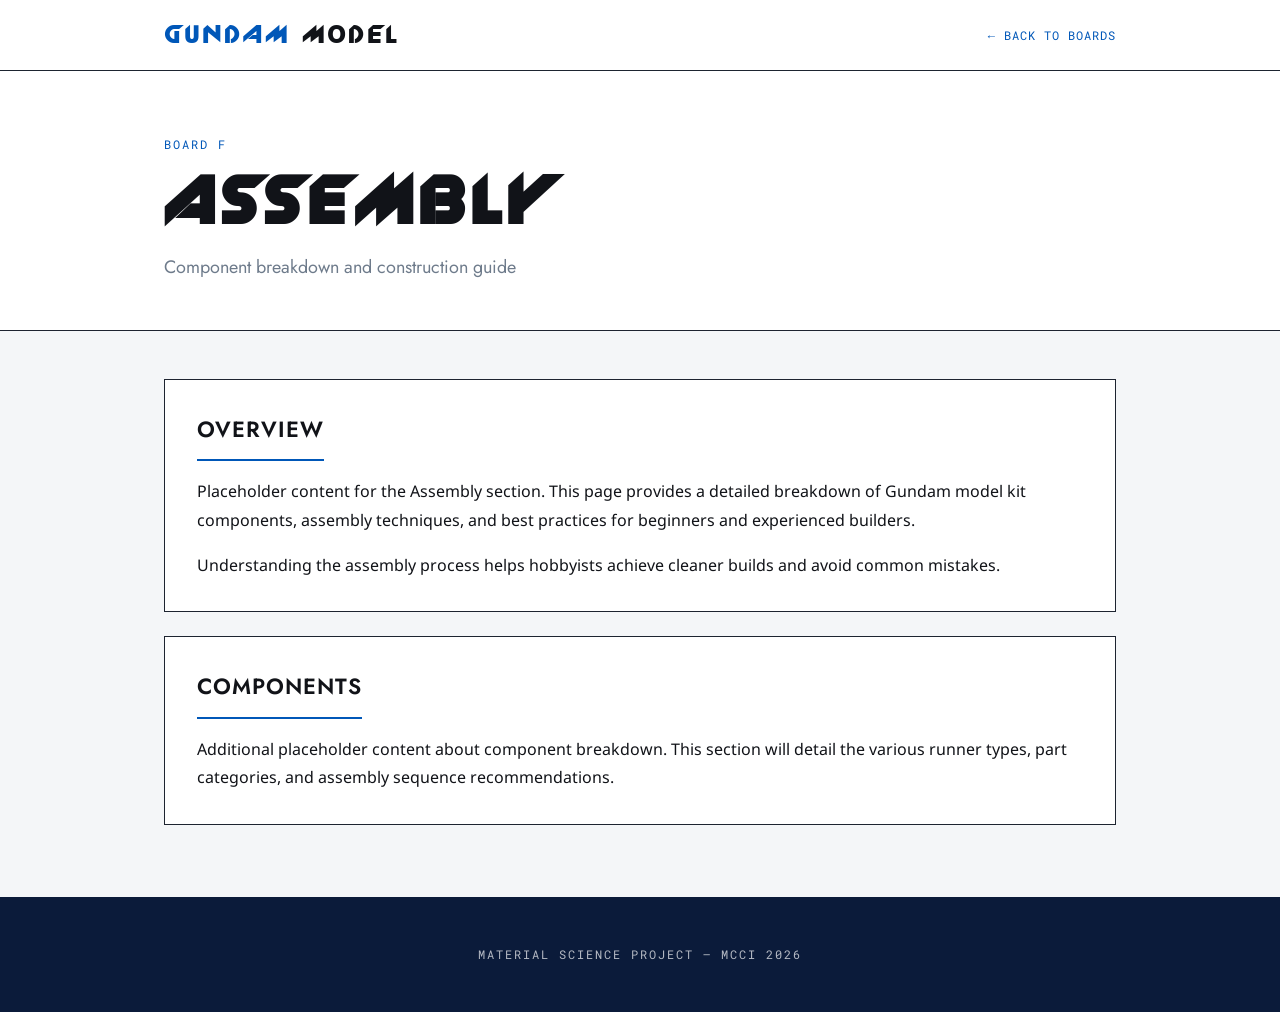
==== assembly.html @ a72a0587 "initial commit." ====
<!DOCTYPE html>
<html lang="en">
<head>
  <meta charset="UTF-8">
  <meta name="viewport" content="width=device-width, initial-scale=1.0">
  <title>Assembly — GunPla</title>
  <link rel="preconnect" href="https://fonts.googleapis.com">
  <link rel="preconnect" href="https://fonts.gstatic.com" crossorigin>
  <link href="https://fonts.googleapis.com/css2?family=Courier+Prime&family=Jost:ital,wght@0,100..900;1,100..900&family=Lacquer&family=Noto+Sans:ital,wght@0,100..900;1,100..900&family=Outfit:wght@100..900&family=Press+Start+2P&family=Roboto+Mono:wght@500&family=Ropa+Sans&display=swap" rel="stylesheet">
  <style>
    @font-face { font-family: "New Zelek"; src: url("/assets/New Zelek.ttf") format("truetype"); font-weight: normal; font-style: normal; font-display: swap; }
    :root { --color-bg: #F4F6F8; --color-surface: #FFFFFF; --color-panel: #E9EEF3; --color-ink: #111318; --color-outline: #1D2430; --color-gundam-blue: #0057B8; --color-gundam-red: #E10613; --color-gundam-yellow: #F7B500; --color-gundam-white: #FCFCFD; --color-steel: #6E7B8B; --color-signal-green: #3DDC84; --color-thruster-orange: #FF7A00; --color-warning-amber: #FFC928; --color-dark-navy: #0B1B3A; --space-1: 4px; --space-2: 8px; --space-3: 12px; --space-4: 16px; --space-5: 24px; --space-6: 32px; --space-7: 48px; --space-8: 64px; --space-9: 96px; --radius-sm: 4px; --radius-md: 8px; --border-strong: 2px solid var(--color-outline); --border-default: 1px solid var(--color-outline); --shadow-panel: 0 8px 24px rgba(17, 19, 24, 0.08); --font-display: "New Zelek", "Jost", "Outfit", sans-serif; --font-heading: "Jost", "Outfit", "Noto Sans", sans-serif; --font-body: "Noto Sans", "Outfit", "Jost", sans-serif; --font-mono: "Roboto Mono", "Courier Prime", monospace; }
    *, *::before, *::after { box-sizing: border-box; margin: 0; padding: 0; } html { scroll-behavior: smooth; } body { font-family: var(--font-body); background-color: var(--color-bg); color: var(--color-ink); line-height: 1.6; min-height: 100vh; } a { text-decoration: none; color: inherit; } .container { max-width: 1000px; margin: 0 auto; padding: 0 var(--space-5); }
    .header { background: var(--color-surface); border-bottom: var(--border-default); padding: var(--space-4) 0; position: sticky; top: 0; z-index: 100; } .header-inner { display: flex; align-items: center; justify-content: space-between; } .logo { font-family: var(--font-display); font-size: 24px; letter-spacing: 2px; text-transform: uppercase; color: var(--color-ink); } .logo-accent { color: var(--color-gundam-blue); } .back-link { font-family: var(--font-mono); font-size: 12px; text-transform: uppercase; letter-spacing: 1px; color: var(--color-gundam-blue); display: flex; align-items: center; gap: var(--space-2); } .back-link:hover { color: var(--color-gundam-red); }
    .page-header { padding: var(--space-8) 0 var(--space-7); border-bottom: var(--border-default); background: var(--color-surface); } .page-badge { font-family: var(--font-mono); font-size: 12px; text-transform: uppercase; letter-spacing: 2px; color: var(--color-gundam-blue); margin-bottom: var(--space-3); } .page-title { font-family: var(--font-display); font-size: clamp(36px, 8vw, 64px); text-transform: uppercase; letter-spacing: 3px; line-height: 1.1; } .page-subtitle { font-family: var(--font-heading); font-size: 18px; color: var(--color-steel); margin-top: var(--space-4); }
    .content { padding: var(--space-7) 0; } .section { background: var(--color-surface); border: var(--border-default); padding: var(--space-6); margin-bottom: var(--space-5); } .section-title { font-family: var(--font-heading); font-size: 22px; font-weight: 600; text-transform: uppercase; letter-spacing: 1px; margin-bottom: var(--space-4); padding-bottom: var(--space-3); border-bottom: 2px solid var(--color-gundam-blue); display: inline-block; } .section-text { font-family: var(--font-body); font-size: 16px; line-height: 1.8; color: var(--color-ink); } .section-text p { margin-bottom: var(--space-4); } .section-text p:last-child { margin-bottom: 0; }
    .footer { background: var(--color-dark-navy); color: var(--color-gundam-white); padding: var(--space-7) 0; text-align: center; } .footer-text { font-family: var(--font-mono); font-size: 12px; text-transform: uppercase; letter-spacing: 2px; opacity: 0.7; }
    @keyframes fadeSlideUp { from { opacity: 0; transform: translateY(20px); } to { opacity: 1; transform: translateY(0); } } .animate-in { animation: fadeSlideUp 0.5s ease-out forwards; opacity: 0; }
  </style>
</head>
<body>
  <header class="header"><div class="container header-inner"><a href="index.html" class="logo"><span class="logo-accent">Gundam</span> Model</a><a href="index.html" class="back-link">← Back to Boards</a></div></header>
  <main>
    <div class="page-header"><div class="container"><div class="page-badge">Board F</div><h1 class="page-title">Assembly</h1><p class="page-subtitle">Component breakdown and construction guide</p></div></div>
    <div class="content"><div class="container"><div class="section animate-in"><h2 class="section-title">Overview</h2><div class="section-text"><p>Placeholder content for the Assembly section. This page provides a detailed breakdown of Gundam model kit components, assembly techniques, and best practices for beginners and experienced builders.</p><p>Understanding the assembly process helps hobbyists achieve cleaner builds and avoid common mistakes.</p></div></div><div class="section animate-in" style="animation-delay: 0.1s;"><h2 class="section-title">Components</h2><div class="section-text"><p>Additional placeholder content about component breakdown. This section will detail the various runner types, part categories, and assembly sequence recommendations.</p></div></div></div></div>
  </main>
  <footer class="footer"><div class="container"><p class="footer-text">Material Science Project — MCCI 2026</p></div></footer>
</body>
</html>
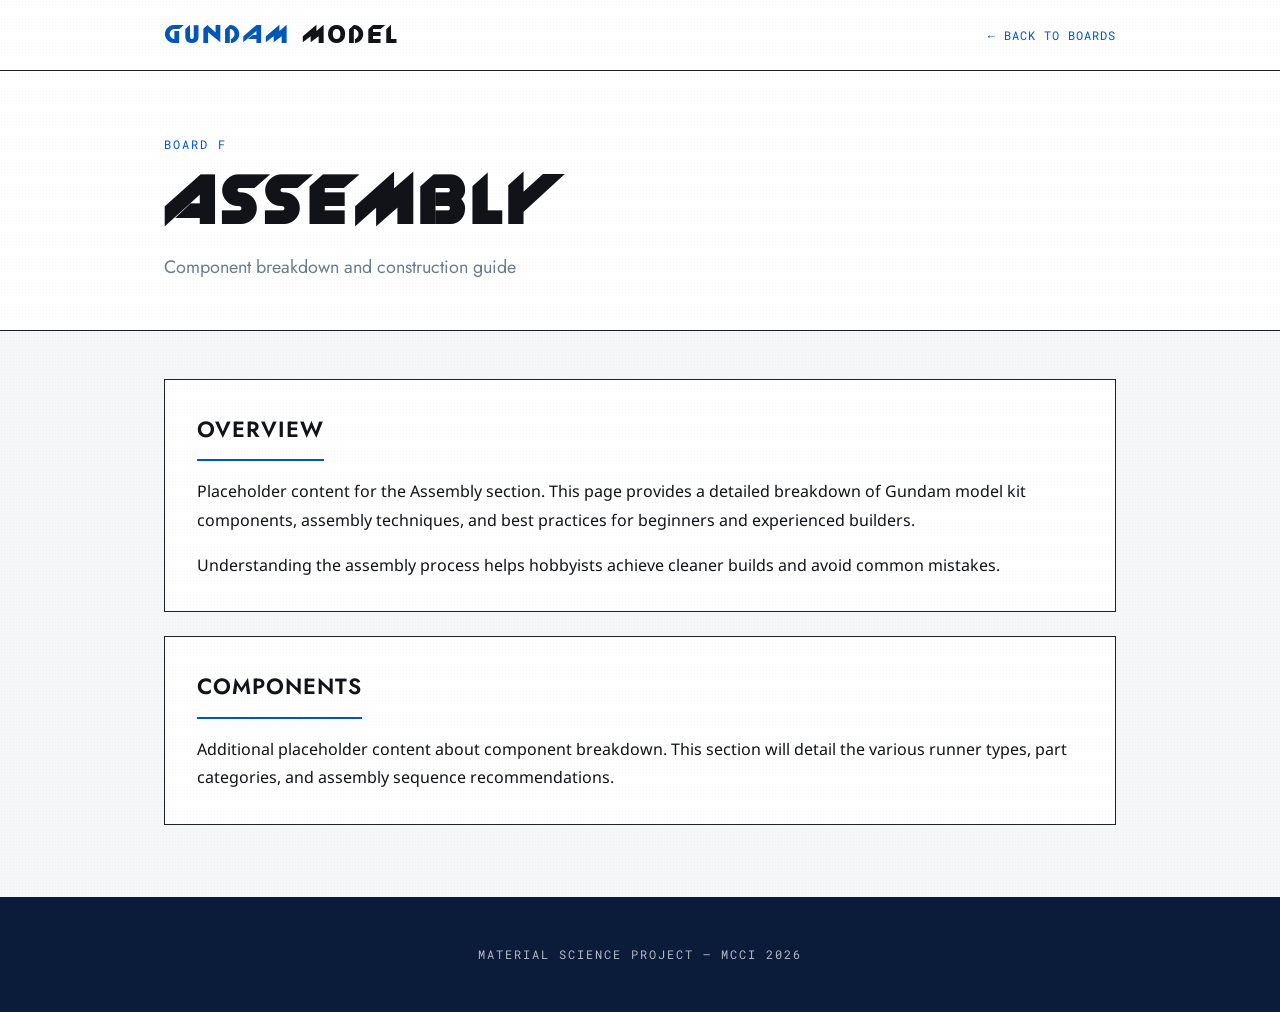
==== commit ae981a38: "actual animations." ====
--- a/assembly.html
+++ b/assembly.html
@@ -7,23 +7,18 @@
   <link rel="preconnect" href="https://fonts.googleapis.com">
   <link rel="preconnect" href="https://fonts.gstatic.com" crossorigin>
   <link href="https://fonts.googleapis.com/css2?family=Courier+Prime&family=Jost:ital,wght@0,100..900;1,100..900&family=Lacquer&family=Noto+Sans:ital,wght@0,100..900;1,100..900&family=Outfit:wght@100..900&family=Press+Start+2P&family=Roboto+Mono:wght@500&family=Ropa+Sans&display=swap" rel="stylesheet">
-  <style>
-    @font-face { font-family: "New Zelek"; src: url("/assets/New Zelek.ttf") format("truetype"); font-weight: normal; font-style: normal; font-display: swap; }
-    :root { --color-bg: #F4F6F8; --color-surface: #FFFFFF; --color-panel: #E9EEF3; --color-ink: #111318; --color-outline: #1D2430; --color-gundam-blue: #0057B8; --color-gundam-red: #E10613; --color-gundam-yellow: #F7B500; --color-gundam-white: #FCFCFD; --color-steel: #6E7B8B; --color-signal-green: #3DDC84; --color-thruster-orange: #FF7A00; --color-warning-amber: #FFC928; --color-dark-navy: #0B1B3A; --space-1: 4px; --space-2: 8px; --space-3: 12px; --space-4: 16px; --space-5: 24px; --space-6: 32px; --space-7: 48px; --space-8: 64px; --space-9: 96px; --radius-sm: 4px; --radius-md: 8px; --border-strong: 2px solid var(--color-outline); --border-default: 1px solid var(--color-outline); --shadow-panel: 0 8px 24px rgba(17, 19, 24, 0.08); --font-display: "New Zelek", "Jost", "Outfit", sans-serif; --font-heading: "Jost", "Outfit", "Noto Sans", sans-serif; --font-body: "Noto Sans", "Outfit", "Jost", sans-serif; --font-mono: "Roboto Mono", "Courier Prime", monospace; }
-    *, *::before, *::after { box-sizing: border-box; margin: 0; padding: 0; } html { scroll-behavior: smooth; } body { font-family: var(--font-body); background-color: var(--color-bg); color: var(--color-ink); line-height: 1.6; min-height: 100vh; } a { text-decoration: none; color: inherit; } .container { max-width: 1000px; margin: 0 auto; padding: 0 var(--space-5); }
-    .header { background: var(--color-surface); border-bottom: var(--border-default); padding: var(--space-4) 0; position: sticky; top: 0; z-index: 100; } .header-inner { display: flex; align-items: center; justify-content: space-between; } .logo { font-family: var(--font-display); font-size: 24px; letter-spacing: 2px; text-transform: uppercase; color: var(--color-ink); } .logo-accent { color: var(--color-gundam-blue); } .back-link { font-family: var(--font-mono); font-size: 12px; text-transform: uppercase; letter-spacing: 1px; color: var(--color-gundam-blue); display: flex; align-items: center; gap: var(--space-2); } .back-link:hover { color: var(--color-gundam-red); }
-    .page-header { padding: var(--space-8) 0 var(--space-7); border-bottom: var(--border-default); background: var(--color-surface); } .page-badge { font-family: var(--font-mono); font-size: 12px; text-transform: uppercase; letter-spacing: 2px; color: var(--color-gundam-blue); margin-bottom: var(--space-3); } .page-title { font-family: var(--font-display); font-size: clamp(36px, 8vw, 64px); text-transform: uppercase; letter-spacing: 3px; line-height: 1.1; } .page-subtitle { font-family: var(--font-heading); font-size: 18px; color: var(--color-steel); margin-top: var(--space-4); }
-    .content { padding: var(--space-7) 0; } .section { background: var(--color-surface); border: var(--border-default); padding: var(--space-6); margin-bottom: var(--space-5); } .section-title { font-family: var(--font-heading); font-size: 22px; font-weight: 600; text-transform: uppercase; letter-spacing: 1px; margin-bottom: var(--space-4); padding-bottom: var(--space-3); border-bottom: 2px solid var(--color-gundam-blue); display: inline-block; } .section-text { font-family: var(--font-body); font-size: 16px; line-height: 1.8; color: var(--color-ink); } .section-text p { margin-bottom: var(--space-4); } .section-text p:last-child { margin-bottom: 0; }
-    .footer { background: var(--color-dark-navy); color: var(--color-gundam-white); padding: var(--space-7) 0; text-align: center; } .footer-text { font-family: var(--font-mono); font-size: 12px; text-transform: uppercase; letter-spacing: 2px; opacity: 0.7; }
-    @keyframes fadeSlideUp { from { opacity: 0; transform: translateY(20px); } to { opacity: 1; transform: translateY(0); } } .animate-in { animation: fadeSlideUp 0.5s ease-out forwards; opacity: 0; }
-  </style>
+  <link rel="stylesheet" href="./styles.css">
 </head>
-<body>
+<body class="content-page">
+  <div class="particle-background" aria-hidden="true"></div>
+  <canvas class="ghost-canvas" aria-hidden="true"></canvas>
+  <div class="grain-overlay" aria-hidden="true"></div>
   <header class="header"><div class="container header-inner"><a href="index.html" class="logo"><span class="logo-accent">Gundam</span> Model</a><a href="index.html" class="back-link">← Back to Boards</a></div></header>
   <main>
     <div class="page-header"><div class="container"><div class="page-badge">Board F</div><h1 class="page-title">Assembly</h1><p class="page-subtitle">Component breakdown and construction guide</p></div></div>
     <div class="content"><div class="container"><div class="section animate-in"><h2 class="section-title">Overview</h2><div class="section-text"><p>Placeholder content for the Assembly section. This page provides a detailed breakdown of Gundam model kit components, assembly techniques, and best practices for beginners and experienced builders.</p><p>Understanding the assembly process helps hobbyists achieve cleaner builds and avoid common mistakes.</p></div></div><div class="section animate-in" style="animation-delay: 0.1s;"><h2 class="section-title">Components</h2><div class="section-text"><p>Additional placeholder content about component breakdown. This section will detail the various runner types, part categories, and assembly sequence recommendations.</p></div></div></div></div>
   </main>
   <footer class="footer"><div class="container"><p class="footer-text">Material Science Project — MCCI 2026</p></div></footer>
+  <script src="./script.js" defer></script>
 </body>
 </html>
--- a/styles.css
+++ b/styles.css
@@ -0,0 +1,352 @@
+@font-face {
+  font-family: "New Zelek";
+  src: url("./assets/New Zelek.ttf") format("truetype");
+  font-weight: normal;
+  font-style: normal;
+  font-display: swap;
+}
+
+:root {
+  --color-bg: #F4F6F8;
+  --color-surface: #FFFFFF;
+  --color-panel: #E9EEF3;
+  --color-ink: #111318;
+  --color-outline: #1D2430;
+  --color-gundam-blue: #0057B8;
+  --color-gundam-red: #E10613;
+  --color-gundam-yellow: #F7B500;
+  --color-gundam-white: #FCFCFD;
+  --color-steel: #6E7B8B;
+  --color-signal-green: #3DDC84;
+  --color-thruster-orange: #FF7A00;
+  --color-warning-amber: #FFC928;
+  --color-dark-navy: #0B1B3A;
+  --space-1: 4px;
+  --space-2: 8px;
+  --space-3: 12px;
+  --space-4: 16px;
+  --space-5: 24px;
+  --space-6: 32px;
+  --space-7: 48px;
+  --space-8: 64px;
+  --space-9: 96px;
+  --radius-sm: 4px;
+  --radius-md: 8px;
+  --border-strong: 2px solid var(--color-outline);
+  --border-default: 1px solid var(--color-outline);
+  --shadow-panel: 0 8px 24px rgba(17, 19, 24, 0.08);
+  --font-display: "New Zelek", "Jost", "Outfit", sans-serif;
+  --font-heading: "Jost", "Outfit", "Noto Sans", sans-serif;
+  --font-body: "Noto Sans", "Outfit", "Jost", sans-serif;
+  --font-mono: "Roboto Mono", "Courier Prime", monospace;
+}
+
+*, *::before, *::after { box-sizing: border-box; margin: 0; padding: 0; }
+html { scroll-behavior: smooth; }
+body {
+  font-family: var(--font-body);
+  background-color: var(--color-bg);
+  color: var(--color-ink);
+  line-height: 1.6;
+  min-height: 100vh;
+  position: relative;
+  overflow-x: hidden;
+}
+a { text-decoration: none; color: inherit; }
+
+.container {
+  max-width: 1200px;
+  margin: 0 auto;
+  padding: 0 var(--space-5);
+}
+
+.particle-background,
+.ghost-canvas,
+.grain-overlay {
+  position: fixed;
+  inset: 0;
+  pointer-events: none;
+}
+
+.particle-background { overflow: hidden; z-index: 0; }
+.ghost-canvas { width: 100%; height: 100%; z-index: 0; }
+.grain-overlay {
+  z-index: 200;
+  opacity: 0.16;
+  mix-blend-mode: multiply;
+  background-image:
+    radial-gradient(rgba(0, 0, 0, 0.16) 0.7px, transparent 0.7px),
+    radial-gradient(rgba(255, 255, 255, 0.16) 0.7px, transparent 0.7px);
+  background-size: 3px 3px, 4px 4px;
+  background-position: 0 0, 1px 1px;
+  animation: grainShift 0.32s steps(2) infinite;
+}
+
+.particle {
+  position: absolute;
+  border-radius: 999px;
+  opacity: 0.9;
+  will-change: transform, opacity;
+  animation-name: particleDrift;
+  animation-timing-function: linear;
+  animation-iteration-count: infinite;
+  box-shadow: 0 0 10px currentColor;
+}
+.particle-cyan { background: #59f8e8; color: #59f8e8; }
+.particle-blue { background: #4a78ff; color: #4a78ff; }
+.particle-pink { background: #ff4fa8; color: #ff4fa8; }
+
+main, .header, .footer { position: relative; z-index: 1; }
+
+.header {
+  background: var(--color-surface);
+  border-bottom: var(--border-default);
+  padding: var(--space-4) 0;
+  position: sticky;
+  top: 0;
+  z-index: 100;
+}
+.header-inner { display: flex; align-items: center; justify-content: space-between; }
+.logo {
+  font-family: var(--font-display);
+  font-size: 24px;
+  letter-spacing: 2px;
+  text-transform: uppercase;
+  color: var(--color-ink);
+}
+.logo-accent { color: var(--color-gundam-blue); }
+
+.back-link,
+.nav-label {
+  font-family: var(--font-mono);
+  font-size: 12px;
+  text-transform: uppercase;
+  letter-spacing: 1px;
+  color: var(--color-gundam-blue);
+}
+.back-link:hover { color: var(--color-gundam-red); }
+
+.hero { padding: var(--space-9) 0 var(--space-4); text-align: center; }
+.hero-title {
+  font-family: var(--font-display);
+  font-size: clamp(48px, 10vw, 88px);
+  text-transform: uppercase;
+  letter-spacing: 4px;
+  line-height: 1.1;
+  margin-bottom: var(--space-4);
+  animation: fadeSlideUp 0.6s ease-out forwards;
+  opacity: 0;
+}
+.hero-subtitle {
+  font-family: var(--font-heading);
+  font-size: 18px;
+  font-weight: 500;
+  text-transform: uppercase;
+  letter-spacing: 3px;
+  color: var(--color-steel);
+  animation: fadeSlideUp 0.6s ease-out 0.15s forwards;
+  opacity: 0;
+}
+.hero-accent { color: var(--color-gundam-blue); }
+
+.board-section { padding: var(--space-7) 0 var(--space-9); overflow-x: hidden; }
+.board-grid {
+  display: flex;
+  flex-wrap: wrap;
+  justify-content: center;
+  align-items: center;
+  gap: var(--space-4);
+  padding: var(--space-4);
+  max-width: 1400px;
+  margin: 0 auto;
+}
+.board-card {
+  position: relative;
+  background: transparent;
+  border: none;
+  padding: var(--space-2);
+  cursor: pointer;
+  animation: floatIn 0.8s cubic-bezier(0.16, 1, 0.3, 1) forwards, float 6s ease-in-out infinite;
+  opacity: 0;
+  transition: transform 0.4s cubic-bezier(0.16, 1, 0.3, 1);
+}
+.board-card.large { width: 400px; height: 350px; }
+.board-card.medium { width: 280px; height: 245px; }
+.board-card.small { width: 220px; height: 193px; }
+.board-card:nth-child(1) { animation-delay: 0.2s, 0s; animation-duration: 0.8s, 6s; }
+.board-card:nth-child(2) { animation-delay: 0.3s, 0.5s; animation-duration: 0.8s, 7s; }
+.board-card:nth-child(3) { animation-delay: 0.4s, 1s; animation-duration: 0.8s, 5.5s; }
+.board-card:nth-child(4) { animation-delay: 0.5s, 0.3s; animation-duration: 0.8s, 6.5s; }
+.board-card:nth-child(5) { animation-delay: 0.6s, 0.8s; animation-duration: 0.8s, 5s; }
+.board-card:nth-child(6) { animation-delay: 0.7s, 1.2s; animation-duration: 0.8s, 7.5s; }
+.board-card:nth-child(7) { animation-delay: 0.8s, 0.2s; animation-duration: 0.8s, 6s; }
+.board-card:nth-child(8) { animation-delay: 0.9s, 0.6s; animation-duration: 0.8s, 5.5s; }
+.board-card:nth-child(9) { animation-delay: 1s, 0.9s; animation-duration: 0.8s, 6.5s; }
+.board-card:hover { transform: scale(1.15); z-index: 10; animation-play-state: paused; }
+.board-image {
+  width: 100%;
+  height: 100%;
+  object-fit: contain;
+  display: block;
+  transition: filter 0.3s ease-out;
+  filter: brightness(0.97);
+}
+.board-card:hover .board-image { filter: brightness(1) drop-shadow(0 8px 24px rgba(0, 91, 184, 0.3)); }
+.board-label,
+.board-tag {
+  position: absolute;
+  font-family: var(--font-heading);
+  text-transform: uppercase;
+  letter-spacing: 1px;
+  background: rgba(252, 252, 253, 0.85);
+  opacity: 0;
+  transition: opacity 0.3s ease-out, transform 0.3s ease-out;
+}
+.board-label {
+  bottom: var(--space-2);
+  left: var(--space-3);
+  font-size: 14px;
+  font-weight: 600;
+  color: var(--color-ink);
+  padding: var(--space-1) var(--space-2);
+  transform: translateY(8px);
+}
+.board-tag {
+  top: var(--space-2);
+  right: var(--space-3);
+  font-family: var(--font-mono);
+  font-size: 10px;
+  color: var(--color-steel);
+  padding: var(--space-1) var(--space-2);
+  transform: translateY(-8px);
+}
+.board-card:hover .board-label,
+.board-card:hover .board-tag { opacity: 1; transform: translateY(0); }
+
+.content-page .container { max-width: 1000px; }
+.page-header {
+  padding: var(--space-8) 0 var(--space-7);
+  border-bottom: var(--border-default);
+  background: var(--color-surface);
+}
+.page-badge {
+  font-family: var(--font-mono);
+  font-size: 12px;
+  text-transform: uppercase;
+  letter-spacing: 2px;
+  color: var(--color-gundam-blue);
+  margin-bottom: var(--space-3);
+}
+.page-title {
+  font-family: var(--font-display);
+  font-size: clamp(36px, 8vw, 64px);
+  text-transform: uppercase;
+  letter-spacing: 3px;
+  line-height: 1.1;
+}
+.page-subtitle {
+  font-family: var(--font-heading);
+  font-size: 18px;
+  color: var(--color-steel);
+  margin-top: var(--space-4);
+}
+.content { padding: var(--space-7) 0; }
+.section {
+  background: var(--color-surface);
+  border: var(--border-default);
+  padding: var(--space-6);
+  margin-bottom: var(--space-5);
+}
+.section-title {
+  font-family: var(--font-heading);
+  font-size: 22px;
+  font-weight: 600;
+  text-transform: uppercase;
+  letter-spacing: 1px;
+  margin-bottom: var(--space-4);
+  padding-bottom: var(--space-3);
+  border-bottom: 2px solid var(--color-gundam-blue);
+  display: inline-block;
+}
+.section-text { font-size: 16px; line-height: 1.8; color: var(--color-ink); }
+.section-text p { margin-bottom: var(--space-4); }
+.section-text p:last-child { margin-bottom: 0; }
+.stats-grid {
+  display: grid;
+  grid-template-columns: repeat(3, 1fr);
+  gap: var(--space-4);
+  margin-top: var(--space-5);
+}
+.stat-card { background: var(--color-panel); padding: var(--space-4); text-align: center; }
+.stat-value { font-family: var(--font-display); font-size: 32px; color: var(--color-gundam-blue); }
+.stat-label {
+  font-family: var(--font-mono);
+  font-size: 11px;
+  text-transform: uppercase;
+  letter-spacing: 1px;
+  color: var(--color-steel);
+  margin-top: var(--space-2);
+}
+
+.footer {
+  background: var(--color-dark-navy);
+  color: var(--color-gundam-white);
+  padding: var(--space-7) 0;
+  text-align: center;
+}
+.footer-text {
+  font-family: var(--font-mono);
+  font-size: 12px;
+  text-transform: uppercase;
+  letter-spacing: 2px;
+  opacity: 0.7;
+}
+
+.animate-in { animation: fadeSlideUp 0.5s ease-out forwards; opacity: 0; }
+.visually-hidden {
+  position: absolute;
+  width: 1px;
+  height: 1px;
+  padding: 0;
+  margin: -1px;
+  overflow: hidden;
+  clip: rect(0, 0, 0, 0);
+  white-space: nowrap;
+  border: 0;
+}
+
+@keyframes fadeSlideUp {
+  from { opacity: 0; transform: translateY(20px); }
+  to { opacity: 1; transform: translateY(0); }
+}
+@keyframes floatIn {
+  0% { opacity: 0; transform: translateY(40px) scale(0.95); }
+  100% { opacity: 1; transform: translateY(0) scale(1); }
+}
+@keyframes float {
+  0%, 100% { transform: translateY(0); }
+  50% { transform: translateY(-8px); }
+}
+@keyframes particleDrift {
+  0% { transform: translate3d(-12vw, var(--start-y), 0); opacity: 0; }
+  7% { opacity: 0.95; }
+  92% { opacity: 0.95; }
+  100% { transform: translate3d(112vw, calc(var(--start-y) + var(--drift-y)), 0); opacity: 0; }
+}
+@keyframes grainShift {
+  0% { transform: translate(0, 0); }
+  100% { transform: translate(2px, 1px); }
+}
+
+@media (max-width: 900px) {
+  .board-card.large { width: 320px; height: 280px; }
+  .board-card.medium { width: 240px; height: 210px; }
+}
+@media (max-width: 600px) {
+  .board-card.large, .board-card.medium, .board-card.small { width: 160px; height: 140px; }
+  .stats-grid { grid-template-columns: 1fr; }
+}
+@media (prefers-reduced-motion: reduce) {
+  .particle, .ghost-canvas { animation: none; opacity: 0; }
+  .grain-overlay { animation: none; }
+}
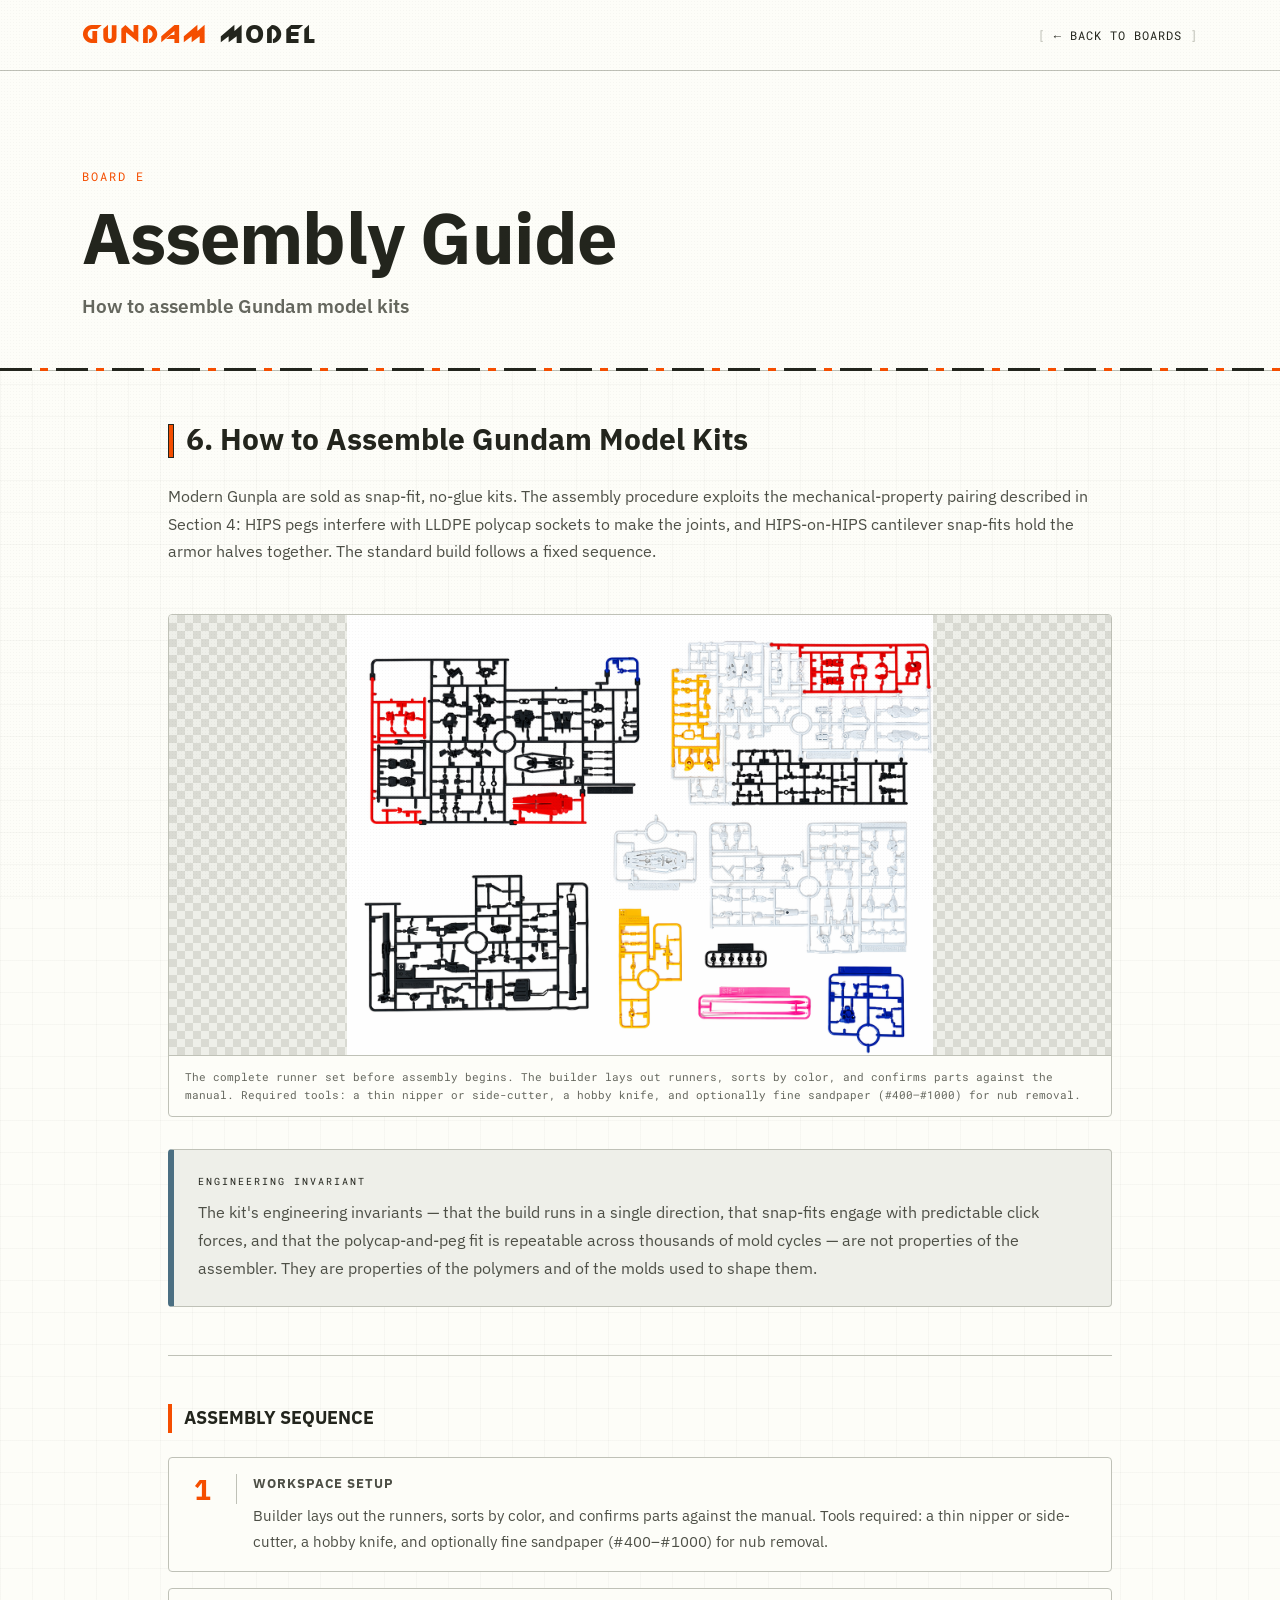
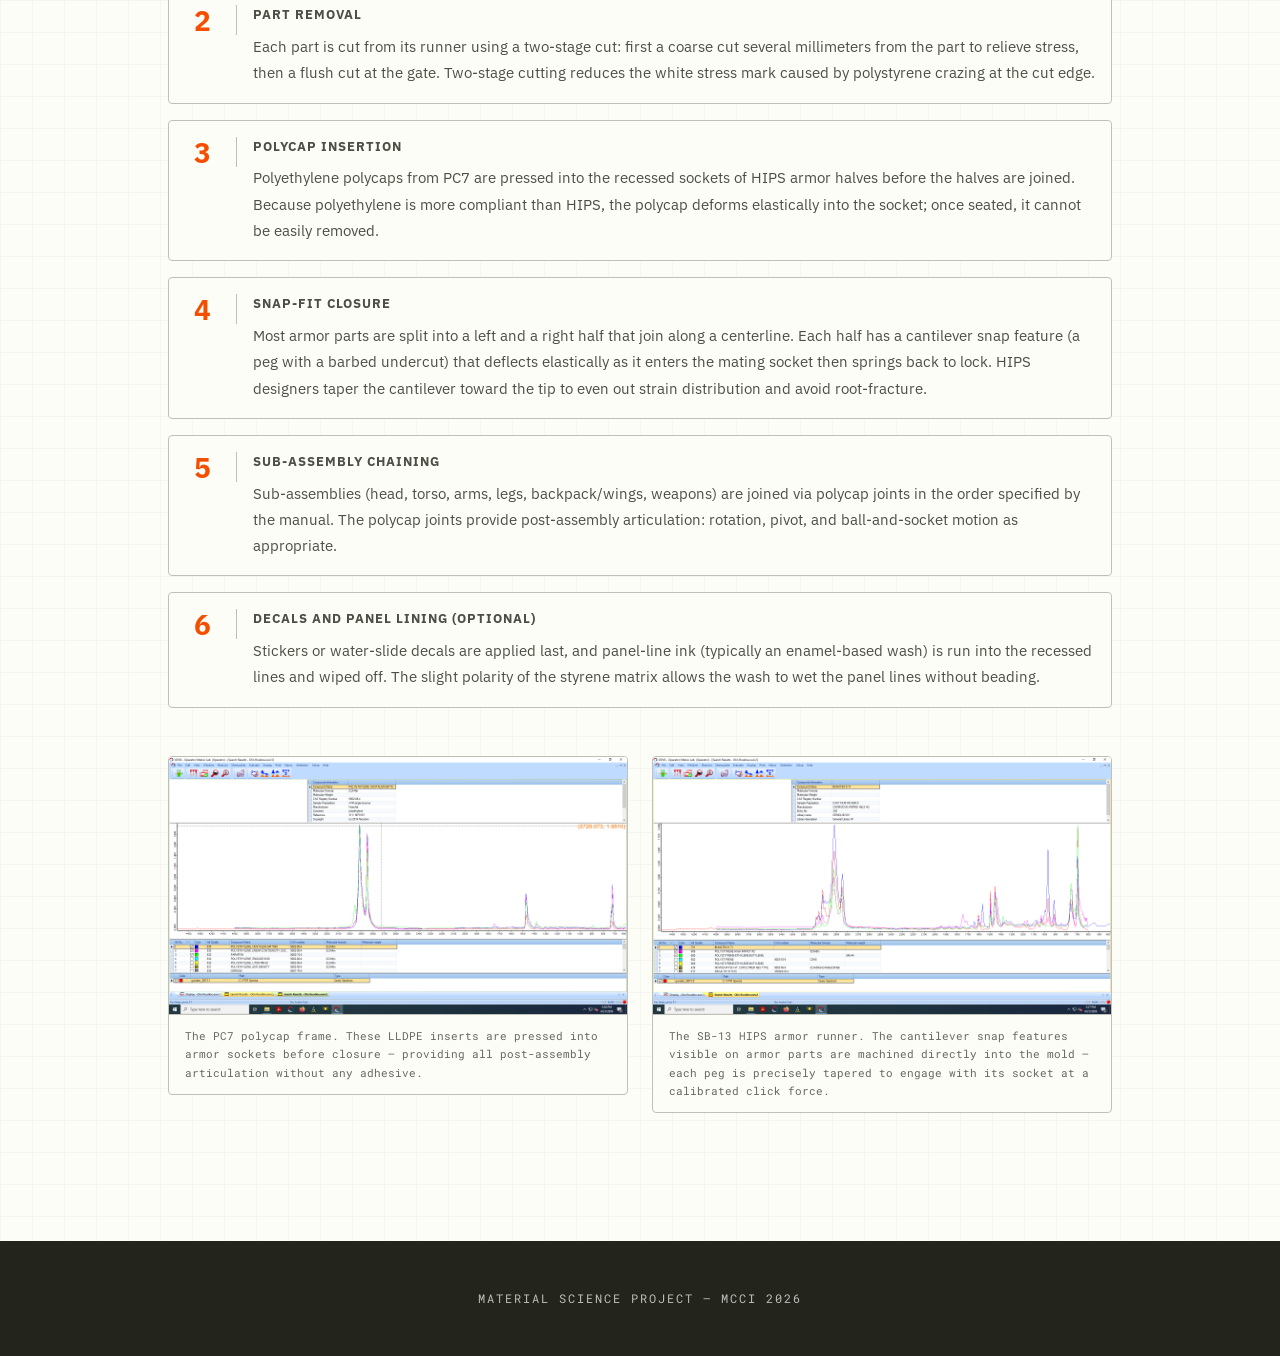
==== commit caf3144a: "pop ups." ====
--- a/assembly.html
+++ b/assembly.html
@@ -3,7 +3,7 @@
 <head>
   <meta charset="UTF-8">
   <meta name="viewport" content="width=device-width, initial-scale=1.0">
-  <title>Assembly — GunPla</title>
+  <title>Assembly Guide — GunPla</title>
   <link rel="preconnect" href="https://fonts.googleapis.com">
   <link rel="preconnect" href="https://fonts.gstatic.com" crossorigin>
   <link href="https://fonts.googleapis.com/css2?family=Courier+Prime&family=Jost:ital,wght@0,100..900;1,100..900&family=Lacquer&family=Noto+Sans:ital,wght@0,100..900;1,100..900&family=Outfit:wght@100..900&family=Press+Start+2P&family=Roboto+Mono:wght@500&family=Ropa+Sans&display=swap" rel="stylesheet">
@@ -13,12 +13,114 @@
   <div class="particle-background" aria-hidden="true"></div>
   <canvas class="ghost-canvas" aria-hidden="true"></canvas>
   <div class="grain-overlay" aria-hidden="true"></div>
-  <header class="header"><div class="container header-inner"><a href="index.html" class="logo"><span class="logo-accent">Gundam</span> Model</a><a href="index.html" class="back-link">← Back to Boards</a></div></header>
+
+  <header class="header">
+    <div class="container header-inner">
+      <a href="index.html" class="logo"><span class="logo-accent">Gundam</span> Model</a>
+      <a href="index.html" class="back-link">← Back to Boards</a>
+    </div>
+  </header>
+
   <main>
-    <div class="page-header"><div class="container"><div class="page-badge">Board F</div><h1 class="page-title">Assembly</h1><p class="page-subtitle">Component breakdown and construction guide</p></div></div>
-    <div class="content"><div class="container"><div class="section animate-in"><h2 class="section-title">Overview</h2><div class="section-text"><p>Placeholder content for the Assembly section. This page provides a detailed breakdown of Gundam model kit components, assembly techniques, and best practices for beginners and experienced builders.</p><p>Understanding the assembly process helps hobbyists achieve cleaner builds and avoid common mistakes.</p></div></div><div class="section animate-in" style="animation-delay: 0.1s;"><h2 class="section-title">Components</h2><div class="section-text"><p>Additional placeholder content about component breakdown. This section will detail the various runner types, part categories, and assembly sequence recommendations.</p></div></div></div></div>
+    <div class="page-header">
+      <div class="container">
+        <div class="page-badge">Board E</div>
+        <h1 class="page-title">Assembly Guide</h1>
+        <p class="page-subtitle">How to assemble Gundam model kits</p>
+      </div>
+    </div>
+
+    <div class="content">
+      <div class="page-body animate-in">
+
+        <div class="section-block">
+          <div class="section-heading">
+            <div class="section-heading-bar"></div>
+            <h2>6. How to Assemble Gundam Model Kits</h2>
+          </div>
+          <div class="body-text">
+            <p>Modern Gunpla are sold as snap-fit, no-glue kits. The assembly procedure exploits the mechanical-property pairing described in Section 4: HIPS pegs interfere with LLDPE polycap sockets to make the joints, and HIPS-on-HIPS cantilever snap-fits hold the armor halves together. The standard build follows a fixed sequence.</p>
+          </div>
+        </div>
+
+        <figure class="fig">
+          <img src="./assets/gundam_parts.PNG" alt="All runners laid out before assembly begins">
+          <figcaption>The complete runner set before assembly begins. The builder lays out runners, sorts by color, and confirms parts against the manual. Required tools: a thin nipper or side-cutter, a hobby knife, and optionally fine sandpaper (#400–#1000) for nub removal.</figcaption>
+        </figure>
+
+        <div class="callout">
+          <div class="callout-label">Engineering Invariant</div>
+          <p>The kit's engineering invariants — that the build runs in a single direction, that snap-fits engage with predictable click forces, and that the polycap-and-peg fit is repeatable across thousands of mold cycles — are not properties of the assembler. They are properties of the polymers and of the molds used to shape them.</p>
+        </div>
+
+        <hr class="section-divider">
+
+        <div class="section-block">
+          <p class="sub-heading">Assembly Sequence</p>
+          <div class="step-cards">
+            <div class="step-card">
+              <div class="step-num">1</div>
+              <div>
+                <div class="step-title">Workspace Setup</div>
+                <div class="step-text">Builder lays out the runners, sorts by color, and confirms parts against the manual. Tools required: a thin nipper or side-cutter, a hobby knife, and optionally fine sandpaper (#400–#1000) for nub removal.</div>
+              </div>
+            </div>
+            <div class="step-card">
+              <div class="step-num">2</div>
+              <div>
+                <div class="step-title">Part Removal</div>
+                <div class="step-text">Each part is cut from its runner using a two-stage cut: first a coarse cut several millimeters from the part to relieve stress, then a flush cut at the gate. Two-stage cutting reduces the white stress mark caused by polystyrene crazing at the cut edge.</div>
+              </div>
+            </div>
+            <div class="step-card">
+              <div class="step-num">3</div>
+              <div>
+                <div class="step-title">Polycap Insertion</div>
+                <div class="step-text">Polyethylene polycaps from PC7 are pressed into the recessed sockets of HIPS armor halves before the halves are joined. Because polyethylene is more compliant than HIPS, the polycap deforms elastically into the socket; once seated, it cannot be easily removed.</div>
+              </div>
+            </div>
+            <div class="step-card">
+              <div class="step-num">4</div>
+              <div>
+                <div class="step-title">Snap-Fit Closure</div>
+                <div class="step-text">Most armor parts are split into a left and a right half that join along a centerline. Each half has a cantilever snap feature (a peg with a barbed undercut) that deflects elastically as it enters the mating socket then springs back to lock. HIPS designers taper the cantilever toward the tip to even out strain distribution and avoid root-fracture.</div>
+              </div>
+            </div>
+            <div class="step-card">
+              <div class="step-num">5</div>
+              <div>
+                <div class="step-title">Sub-Assembly Chaining</div>
+                <div class="step-text">Sub-assemblies (head, torso, arms, legs, backpack/wings, weapons) are joined via polycap joints in the order specified by the manual. The polycap joints provide post-assembly articulation: rotation, pivot, and ball-and-socket motion as appropriate.</div>
+              </div>
+            </div>
+            <div class="step-card">
+              <div class="step-num">6</div>
+              <div>
+                <div class="step-title">Decals and Panel Lining (Optional)</div>
+                <div class="step-text">Stickers or water-slide decals are applied last, and panel-line ink (typically an enamel-based wash) is run into the recessed lines and wiped off. The slight polarity of the styrene matrix allows the wash to wet the panel lines without beading.</div>
+              </div>
+            </div>
+          </div>
+        </div>
+
+        <div class="media-split mt-6">
+          <figure class="fig">
+            <img src="./assets/gundam_PC7.png" alt="PC7 polycap parts">
+            <figcaption>The PC7 polycap frame. These LLDPE inserts are pressed into armor sockets before closure — providing all post-assembly articulation without any adhesive.</figcaption>
+          </figure>
+          <figure class="fig">
+            <img src="./assets/gundam_SB13.png" alt="SB-13 HIPS armor runner">
+            <figcaption>The SB-13 HIPS armor runner. The cantilever snap features visible on armor parts are machined directly into the mold — each peg is precisely tapered to engage with its socket at a calibrated click force.</figcaption>
+          </figure>
+        </div>
+
+      </div>
+    </div>
   </main>
-  <footer class="footer"><div class="container"><p class="footer-text">Material Science Project — MCCI 2026</p></div></footer>
+
+  <footer class="footer">
+    <div class="container"><p class="footer-text">Material Science Project — MCCI 2026</p></div>
+  </footer>
   <script src="./script.js" defer></script>
 </body>
 </html>
--- a/styles.css
+++ b/styles.css
@@ -1,3 +1,5 @@
+@import url("https://fonts.googleapis.com/css2?family=IBM+Plex+Sans:wght@400;500;600;700;800&display=swap");
+
 @font-face {
   font-family: "New Zelek";
   src: url("./assets/New Zelek.ttf") format("truetype");
@@ -7,20 +9,23 @@
 }
 
 :root {
-  --color-bg: #F4F6F8;
-  --color-surface: #FFFFFF;
-  --color-panel: #E9EEF3;
-  --color-ink: #111318;
-  --color-outline: #1D2430;
-  --color-gundam-blue: #0057B8;
-  --color-gundam-red: #E10613;
-  --color-gundam-yellow: #F7B500;
-  --color-gundam-white: #FCFCFD;
-  --color-steel: #6E7B8B;
+  --color-bg: #fdfdf8;
+  --color-surface: #fdfdf8;
+  --color-panel: #eeefe9;
+  --color-ink: #4d4f46;
+  --color-outline: #bfc1b7;
+  --color-deep-olive: #23251d;
+  --color-orange: #F54E00;
+  --color-amber: #F7A501;
+  --color-gundam-blue: #4b6f82;
+  --color-gundam-red: #a84728;
+  --color-gundam-yellow: #b17816;
+  --color-gundam-white: #fdfdf8;
+  --color-steel: #65675e;
   --color-signal-green: #3DDC84;
-  --color-thruster-orange: #FF7A00;
+  --color-thruster-orange: #F54E00;
   --color-warning-amber: #FFC928;
-  --color-dark-navy: #0B1B3A;
+  --color-dark-navy: #1e1f23;
   --space-1: 4px;
   --space-2: 8px;
   --space-3: 12px;
@@ -31,21 +36,28 @@
   --space-8: 64px;
   --space-9: 96px;
   --radius-sm: 4px;
-  --radius-md: 8px;
-  --border-strong: 2px solid var(--color-outline);
+  --radius-md: 6px;
+  --border-strong: 2px solid var(--color-deep-olive);
   --border-default: 1px solid var(--color-outline);
-  --shadow-panel: 0 8px 24px rgba(17, 19, 24, 0.08);
+  --shadow-panel: 0 25px 50px -12px rgba(0, 0, 0, 0.25);
   --font-display: "New Zelek", "Jost", "Outfit", sans-serif;
-  --font-heading: "Jost", "Outfit", "Noto Sans", sans-serif;
-  --font-body: "Noto Sans", "Outfit", "Jost", sans-serif;
+  --font-heading: "IBM Plex Sans", "Jost", "Outfit", "Noto Sans", sans-serif;
+  --font-body: "IBM Plex Sans", "Noto Sans", "Outfit", "Jost", sans-serif;
   --font-mono: "Roboto Mono", "Courier Prime", monospace;
 }
 
 *, *::before, *::after { box-sizing: border-box; margin: 0; padding: 0; }
+* {
+  cursor: url("https://cdn.cursors-4u.net/previews/mobile-suit-gundam-rx-78-2-ae211299-32.webp") 32 32, auto !important;
+}
 html { scroll-behavior: smooth; }
 body {
   font-family: var(--font-body);
   background-color: var(--color-bg);
+  background-image:
+    linear-gradient(rgba(77, 79, 70, 0.035) 1px, transparent 1px),
+    linear-gradient(90deg, rgba(77, 79, 70, 0.035) 1px, transparent 1px);
+  background-size: 32px 32px;
   color: var(--color-ink);
   line-height: 1.6;
   min-height: 100vh;
@@ -68,8 +80,8 @@
   pointer-events: none;
 }
 
-.particle-background { overflow: hidden; z-index: 0; }
-.ghost-canvas { width: 100%; height: 100%; z-index: 0; }
+.particle-background { display: none; }
+.ghost-canvas { width: 100%; height: 100%; z-index: 150; }
 .grain-overlay {
   z-index: 200;
   opacity: 0.16;
@@ -99,7 +111,7 @@
 main, .header, .footer { position: relative; z-index: 1; }
 
 .header {
-  background: var(--color-surface);
+  background: rgba(253, 253, 248, 0.94);
   border-bottom: var(--border-default);
   padding: var(--space-4) 0;
   position: sticky;
@@ -112,9 +124,9 @@
   font-size: 24px;
   letter-spacing: 2px;
   text-transform: uppercase;
-  color: var(--color-ink);
-}
-.logo-accent { color: var(--color-gundam-blue); }
+  color: var(--color-deep-olive);
+}
+.logo-accent { color: var(--color-orange); }
 
 .back-link,
 .nav-label {
@@ -122,9 +134,9 @@
   font-size: 12px;
   text-transform: uppercase;
   letter-spacing: 1px;
-  color: var(--color-gundam-blue);
-}
-.back-link:hover { color: var(--color-gundam-red); }
+  color: var(--color-deep-olive);
+}
+.back-link:hover { color: var(--color-orange); }
 
 .hero { padding: var(--space-9) 0 var(--space-4); text-align: center; }
 .hero-title {
@@ -223,62 +235,148 @@
 .board-card:hover .board-label,
 .board-card:hover .board-tag { opacity: 1; transform: translateY(0); }
 
-.content-page .container { max-width: 1000px; }
+.window-layer {
+  position: fixed;
+  inset: 0;
+  z-index: 300;
+  pointer-events: none;
+}
+
+.desktop-window {
+  position: absolute;
+  width: min(880px, calc(100vw - 32px));
+  height: min(680px, calc(100vh - 96px));
+  min-width: min(360px, calc(100vw - 32px));
+  min-height: 360px;
+  background: var(--color-bg);
+  border: 2px solid var(--color-deep-olive);
+  border-radius: var(--radius-md);
+  box-shadow: var(--shadow-panel);
+  overflow: hidden;
+  resize: both;
+  pointer-events: auto;
+}
+
+.desktop-window.is-focused {
+  border-color: var(--color-orange);
+}
+
+.window-titlebar {
+  height: 38px;
+  display: flex;
+  align-items: center;
+  justify-content: space-between;
+  gap: var(--space-3);
+  background: var(--color-panel);
+  border-bottom: var(--border-default);
+  padding: 0 var(--space-2) 0 var(--space-4);
+  user-select: none;
+  touch-action: none;
+}
+
+.window-title {
+  min-width: 0;
+  font-family: var(--font-mono);
+  font-size: 11px;
+  font-weight: 600;
+  text-transform: uppercase;
+  letter-spacing: 1px;
+  color: var(--color-deep-olive);
+  overflow: hidden;
+  text-overflow: ellipsis;
+  white-space: nowrap;
+}
+
+.window-controls {
+  display: flex;
+  align-items: center;
+  gap: var(--space-1);
+}
+
+.window-button {
+  width: 24px;
+  height: 24px;
+  border: var(--border-default);
+  border-radius: var(--radius-sm);
+  background: var(--color-bg);
+  color: var(--color-deep-olive);
+  font-family: var(--font-mono);
+  font-size: 14px;
+  line-height: 1;
+}
+
+.window-button:hover {
+  color: var(--color-orange);
+  background: #f6e9df;
+}
+
+.window-frame {
+  width: calc(100% - 16px);
+  height: calc(100% - 46px);
+  display: block;
+  border: 0;
+  margin: var(--space-1) var(--space-2) var(--space-2);
+  background: var(--color-bg);
+}
+
+.content-page .container {
+  max-width: 1180px;
+  padding: 0 var(--space-6);
+}
 .page-header {
-  padding: var(--space-8) 0 var(--space-7);
-  border-bottom: var(--border-default);
-  background: var(--color-surface);
+  padding: var(--space-9) 0 var(--space-7);
+  background: var(--color-bg);
 }
 .page-badge {
   font-family: var(--font-mono);
   font-size: 12px;
   text-transform: uppercase;
   letter-spacing: 2px;
-  color: var(--color-gundam-blue);
+  color: var(--color-orange);
   margin-bottom: var(--space-3);
 }
 .page-title {
-  font-family: var(--font-display);
-  font-size: clamp(36px, 8vw, 64px);
-  text-transform: uppercase;
-  letter-spacing: 3px;
-  line-height: 1.1;
+  font-family: var(--font-heading);
+  font-size: clamp(38px, 7vw, 72px);
+  font-weight: 800;
+  text-transform: none;
+  letter-spacing: -0.75px;
+  line-height: 1.08;
+  color: var(--color-deep-olive);
+  max-width: 920px;
 }
 .page-subtitle {
   font-family: var(--font-heading);
-  font-size: 18px;
+  font-size: 19px;
+  font-weight: 600;
   color: var(--color-steel);
   margin-top: var(--space-4);
-}
-.content { padding: var(--space-7) 0; }
-.section {
-  background: var(--color-surface);
-  border: var(--border-default);
-  padding: var(--space-6);
+  max-width: 700px;
+  line-height: 1.56;
+}
+.content { padding: var(--space-7) 0 var(--space-9); }
+.content .container { max-width: 1180px; padding: 0 var(--space-6); }
+.section { margin-bottom: var(--space-7); }
+.section-title {
+  font-family: var(--font-heading);
+  font-size: 20px;
+  font-weight: 600;
+  text-transform: uppercase;
+  letter-spacing: 1px;
   margin-bottom: var(--space-5);
-}
-.section-title {
-  font-family: var(--font-heading);
-  font-size: 22px;
-  font-weight: 600;
-  text-transform: uppercase;
-  letter-spacing: 1px;
-  margin-bottom: var(--space-4);
-  padding-bottom: var(--space-3);
-  border-bottom: 2px solid var(--color-gundam-blue);
-  display: inline-block;
-}
-.section-text { font-size: 16px; line-height: 1.8; color: var(--color-ink); }
-.section-text p { margin-bottom: var(--space-4); }
+  color: var(--color-ink);
+}
+.section-text { font-size: 17px; line-height: 1.85; color: var(--color-ink); }
+.section-text p { margin-bottom: var(--space-5); }
 .section-text p:last-child { margin-bottom: 0; }
 .stats-grid {
   display: grid;
   grid-template-columns: repeat(3, 1fr);
-  gap: var(--space-4);
-  margin-top: var(--space-5);
-}
-.stat-card { background: var(--color-panel); padding: var(--space-4); text-align: center; }
-.stat-value { font-family: var(--font-display); font-size: 32px; color: var(--color-gundam-blue); }
+  gap: var(--space-6);
+  margin-top: var(--space-8);
+  padding-top: var(--space-6);
+}
+.stat-value { font-family: var(--font-display); font-size: 40px; color: var(--color-gundam-blue); }
 .stat-label {
   font-family: var(--font-mono);
   font-size: 11px;
@@ -289,8 +387,8 @@
 }
 
 .footer {
-  background: var(--color-dark-navy);
-  color: var(--color-gundam-white);
+  background: var(--color-deep-olive);
+  color: var(--color-bg);
   padding: var(--space-7) 0;
   text-align: center;
 }
@@ -350,3 +448,390 @@
   .particle, .ghost-canvas { animation: none; opacity: 0; }
   .grain-overlay { animation: none; }
 }
+
+/* ===== SUBPAGE REDESIGN ===== */
+
+.content-page .header {
+  backdrop-filter: blur(10px);
+}
+
+.content-page .back-link::before {
+  content: "[ ";
+  color: var(--color-outline);
+}
+
+.content-page .back-link::after {
+  content: " ]";
+  color: var(--color-outline);
+}
+
+.page-header {
+  border-bottom: var(--border-default);
+  position: relative;
+}
+
+.page-header::after {
+  content: "";
+  position: absolute;
+  left: 0;
+  right: 0;
+  bottom: -1px;
+  height: 3px;
+  background: repeating-linear-gradient(
+    90deg,
+    var(--color-deep-olive) 0 32px,
+    transparent 32px 40px,
+    var(--color-orange) 40px 48px,
+    transparent 48px 56px
+  );
+}
+
+.page-body {
+  max-width: 960px;
+  margin: 0 auto;
+  padding: 0 var(--space-2);
+}
+
+.section-block { margin-bottom: var(--space-7); }
+
+.section-heading {
+  display: flex;
+  align-items: flex-start;
+  gap: var(--space-3);
+  margin-bottom: var(--space-5);
+}
+.section-heading-bar {
+  width: 6px;
+  min-height: 34px;
+  background: var(--color-orange);
+  border: 1px solid var(--color-deep-olive);
+  flex-shrink: 0;
+  margin-top: 5px;
+}
+.section-heading h2 {
+  font-family: var(--font-heading);
+  font-size: clamp(22px, 3vw, 30px);
+  font-weight: 700;
+  text-transform: none;
+  letter-spacing: 0;
+  line-height: 1.35;
+  color: var(--color-deep-olive);
+}
+
+.sub-heading {
+  font-family: var(--font-heading);
+  font-size: 18px;
+  font-weight: 700;
+  text-transform: uppercase;
+  letter-spacing: 0;
+  color: var(--color-deep-olive);
+  margin: var(--space-6) 0 var(--space-3);
+  padding-left: var(--space-3);
+  border-left: 4px solid var(--color-orange);
+}
+
+.body-text {
+  font-size: 16px;
+  line-height: 1.72;
+  color: var(--color-ink);
+}
+.body-text p { margin-bottom: var(--space-5); }
+.body-text p:last-child { margin-bottom: 0; }
+
+.fig {
+  background: var(--color-surface);
+  border: var(--border-default);
+  border-radius: var(--radius-sm);
+  overflow: hidden;
+  margin: var(--space-6) 0;
+}
+.fig img {
+  width: 100%;
+  display: block;
+  object-fit: contain;
+  max-height: 440px;
+  background:
+    linear-gradient(45deg, rgba(191, 193, 183, 0.45) 25%, transparent 25%),
+    linear-gradient(-45deg, rgba(191, 193, 183, 0.45) 25%, transparent 25%),
+    linear-gradient(45deg, transparent 75%, rgba(191, 193, 183, 0.45) 75%),
+    linear-gradient(-45deg, transparent 75%, rgba(191, 193, 183, 0.45) 75%),
+    var(--color-panel);
+  background-size: 16px 16px;
+  background-position: 0 0, 0 8px, 8px -8px, -8px 0;
+}
+.fig figcaption {
+  font-family: var(--font-mono);
+  font-size: 11px;
+  color: var(--color-steel);
+  padding: var(--space-3) var(--space-4);
+  border-top: var(--border-default);
+  line-height: 1.65;
+}
+
+.media-split {
+  display: grid;
+  grid-template-columns: 1fr 1fr;
+  gap: var(--space-5);
+  align-items: start;
+  margin: var(--space-6) 0;
+}
+.media-split .fig { margin: 0; }
+
+.callout {
+  border: var(--border-default);
+  border-left: 6px solid var(--color-gundam-blue);
+  border-radius: var(--radius-sm);
+  background: var(--color-panel);
+  padding: var(--space-5);
+  margin: var(--space-6) 0;
+}
+.callout.red { border-left-color: var(--color-gundam-red); }
+.callout.yellow { border-left-color: var(--color-gundam-yellow); }
+.callout-label {
+  font-family: var(--font-mono);
+  font-size: 10px;
+  text-transform: uppercase;
+  letter-spacing: 2px;
+  color: var(--color-deep-olive);
+  margin-bottom: var(--space-2);
+}
+.callout.red .callout-label { color: var(--color-gundam-red); }
+.callout.yellow .callout-label { color: #9a7000; }
+.callout p { font-size: 16px; line-height: 1.75; margin: 0; }
+
+.stats-row {
+  display: grid;
+  grid-template-columns: repeat(3, 1fr);
+  gap: var(--space-4);
+  margin: var(--space-6) 0;
+}
+.stat-card {
+  background: var(--color-surface);
+  border: var(--border-default);
+  border-radius: var(--radius-sm);
+  padding: var(--space-5);
+  text-align: left;
+}
+.stat-card .stat-num {
+  font-family: var(--font-heading);
+  font-weight: 800;
+  font-size: 34px;
+  color: var(--color-deep-olive);
+  line-height: 1;
+}
+.stat-card .stat-lbl {
+  font-family: var(--font-mono);
+  font-size: 10px;
+  text-transform: uppercase;
+  letter-spacing: 1px;
+  color: var(--color-steel);
+  margin-top: var(--space-2);
+}
+
+.timeline { list-style: none; padding: 0; margin: var(--space-5) 0; }
+.tl-item {
+  display: grid;
+  grid-template-columns: 76px 1fr;
+  gap: var(--space-4);
+  margin-bottom: var(--space-4);
+  position: relative;
+}
+.tl-item:not(:last-child)::after {
+  content: '';
+  position: absolute;
+  left: 37px;
+  top: 34px;
+  bottom: -16px;
+  width: 2px;
+  background: var(--color-outline);
+}
+.tl-year {
+  font-family: var(--font-mono);
+  font-size: 12px;
+  font-weight: 600;
+  color: var(--color-deep-olive);
+  background: var(--color-panel);
+  border: var(--border-default);
+  height: 32px;
+  display: flex;
+  align-items: center;
+  justify-content: center;
+}
+.tl-text { font-size: 15px; line-height: 1.7; padding-top: 6px; }
+
+.step-cards { display: flex; flex-direction: column; gap: var(--space-4); margin: var(--space-5) 0; }
+.step-card {
+  display: grid;
+  grid-template-columns: 52px 1fr;
+  gap: var(--space-4);
+  background: var(--color-surface);
+  border: var(--border-default);
+  border-radius: var(--radius-sm);
+  padding: var(--space-4);
+  align-items: start;
+}
+.step-num {
+  font-family: var(--font-heading);
+  font-size: 28px;
+  font-weight: 800;
+  color: var(--color-orange);
+  line-height: 1;
+  text-align: center;
+  border-right: var(--border-default);
+  padding-right: var(--space-4);
+  padding-top: 2px;
+}
+.step-title {
+  font-family: var(--font-heading);
+  font-size: 13px;
+  font-weight: 700;
+  text-transform: uppercase;
+  letter-spacing: 1px;
+  margin-bottom: var(--space-2);
+  color: var(--color-ink);
+}
+.step-text { font-size: 15px; line-height: 1.75; }
+
+.step-num.step-letter {
+  font-family: var(--font-mono);
+  font-size: 18px;
+  padding-top: 8px;
+}
+
+.section-divider { border: none; border-top: var(--border-default); margin: var(--space-7) 0; }
+
+.table-wrapper {
+  border: var(--border-default);
+  border-radius: var(--radius-sm);
+  overflow-x: auto;
+  background: var(--color-surface);
+}
+
+.properties-table { width: 100%; border-collapse: collapse; font-size: 15px; }
+.properties-table th {
+  font-family: var(--font-mono);
+  font-size: 11px;
+  text-transform: uppercase;
+  letter-spacing: 1px;
+  background: var(--color-deep-olive);
+  color: var(--color-bg);
+  padding: var(--space-3) var(--space-4);
+  text-align: left;
+}
+.properties-table td {
+  padding: var(--space-3) var(--space-4);
+  border-bottom: var(--border-default);
+  vertical-align: top;
+}
+.properties-table tr:nth-child(even) td { background: var(--color-panel); }
+.properties-table tr:hover td { background: #f6e9df; color: var(--color-deep-olive); }
+
+.ref-list { list-style: none; padding: 0; }
+.ref-list li {
+  font-size: 15px;
+  line-height: 1.75;
+  padding: var(--space-3) 0;
+  border-bottom: var(--border-default);
+  padding-left: var(--space-4);
+  position: relative;
+}
+.ref-list li::before {
+  content: '';
+  position: absolute;
+  left: 0;
+  top: 50%;
+  transform: translateY(-50%);
+  width: 3px;
+  height: 60%;
+  background: var(--color-orange);
+}
+
+.key-list { list-style: none; padding: 0; margin: var(--space-4) 0; }
+.key-list li {
+  font-size: 16px;
+  line-height: 1.75;
+  padding: var(--space-4) 0 var(--space-4) var(--space-6);
+  border-bottom: var(--border-default);
+  position: relative;
+}
+.key-list li::before {
+  content: '→';
+  position: absolute;
+  left: 0;
+  color: var(--color-orange);
+  font-weight: 700;
+}
+
+.mt-4 { margin-top: var(--space-4); }
+.mt-5 { margin-top: var(--space-5); }
+.mt-6 { margin-top: var(--space-6); }
+.mb-4 { margin-bottom: var(--space-4); }
+.m-0 { margin: 0; }
+.stats-row.two-up { grid-template-columns: 1fr 1fr; margin: 0 0 var(--space-4); }
+.span-2 { grid-column: span 2; }
+
+.content-page a:hover,
+.content-page .stat-card:hover .stat-num,
+.content-page .step-card:hover .step-title,
+.content-page .fig:hover figcaption {
+  color: var(--color-orange);
+}
+
+.content-page.windowed {
+  background-size: 24px 24px;
+}
+
+.content-page.windowed .header,
+.content-page.windowed .footer,
+.content-page.windowed .ghost-canvas {
+  display: none;
+}
+
+.content-page.windowed .grain-overlay {
+  opacity: 0.08;
+}
+
+.content-page.windowed .page-header {
+  padding: var(--space-6) 0 var(--space-5);
+}
+
+.content-page.windowed .content {
+  padding: var(--space-5) 0 var(--space-7);
+}
+
+.content-page.windowed .container {
+  padding: 0 var(--space-5);
+}
+
+.content-page.windowed .page-title {
+  font-size: clamp(30px, 6vw, 48px);
+}
+
+.content-page.windowed .page-subtitle {
+  font-size: 16px;
+}
+
+@media (max-width: 700px) {
+  .window-layer {
+    position: relative;
+    inset: auto;
+    z-index: 1;
+    padding: 0 var(--space-4) var(--space-7);
+  }
+
+  .desktop-window {
+    position: relative;
+    left: auto !important;
+    top: auto !important;
+    width: 100% !important;
+    height: 72vh;
+    min-width: 0;
+    margin: var(--space-5) auto 0;
+    resize: vertical;
+  }
+
+  .media-split { grid-template-columns: 1fr; }
+  .stats-row { grid-template-columns: 1fr 1fr; }
+  .tl-item { grid-template-columns: 56px 1fr; }
+  .page-body { padding: var(--space-5) var(--space-4); }
+}
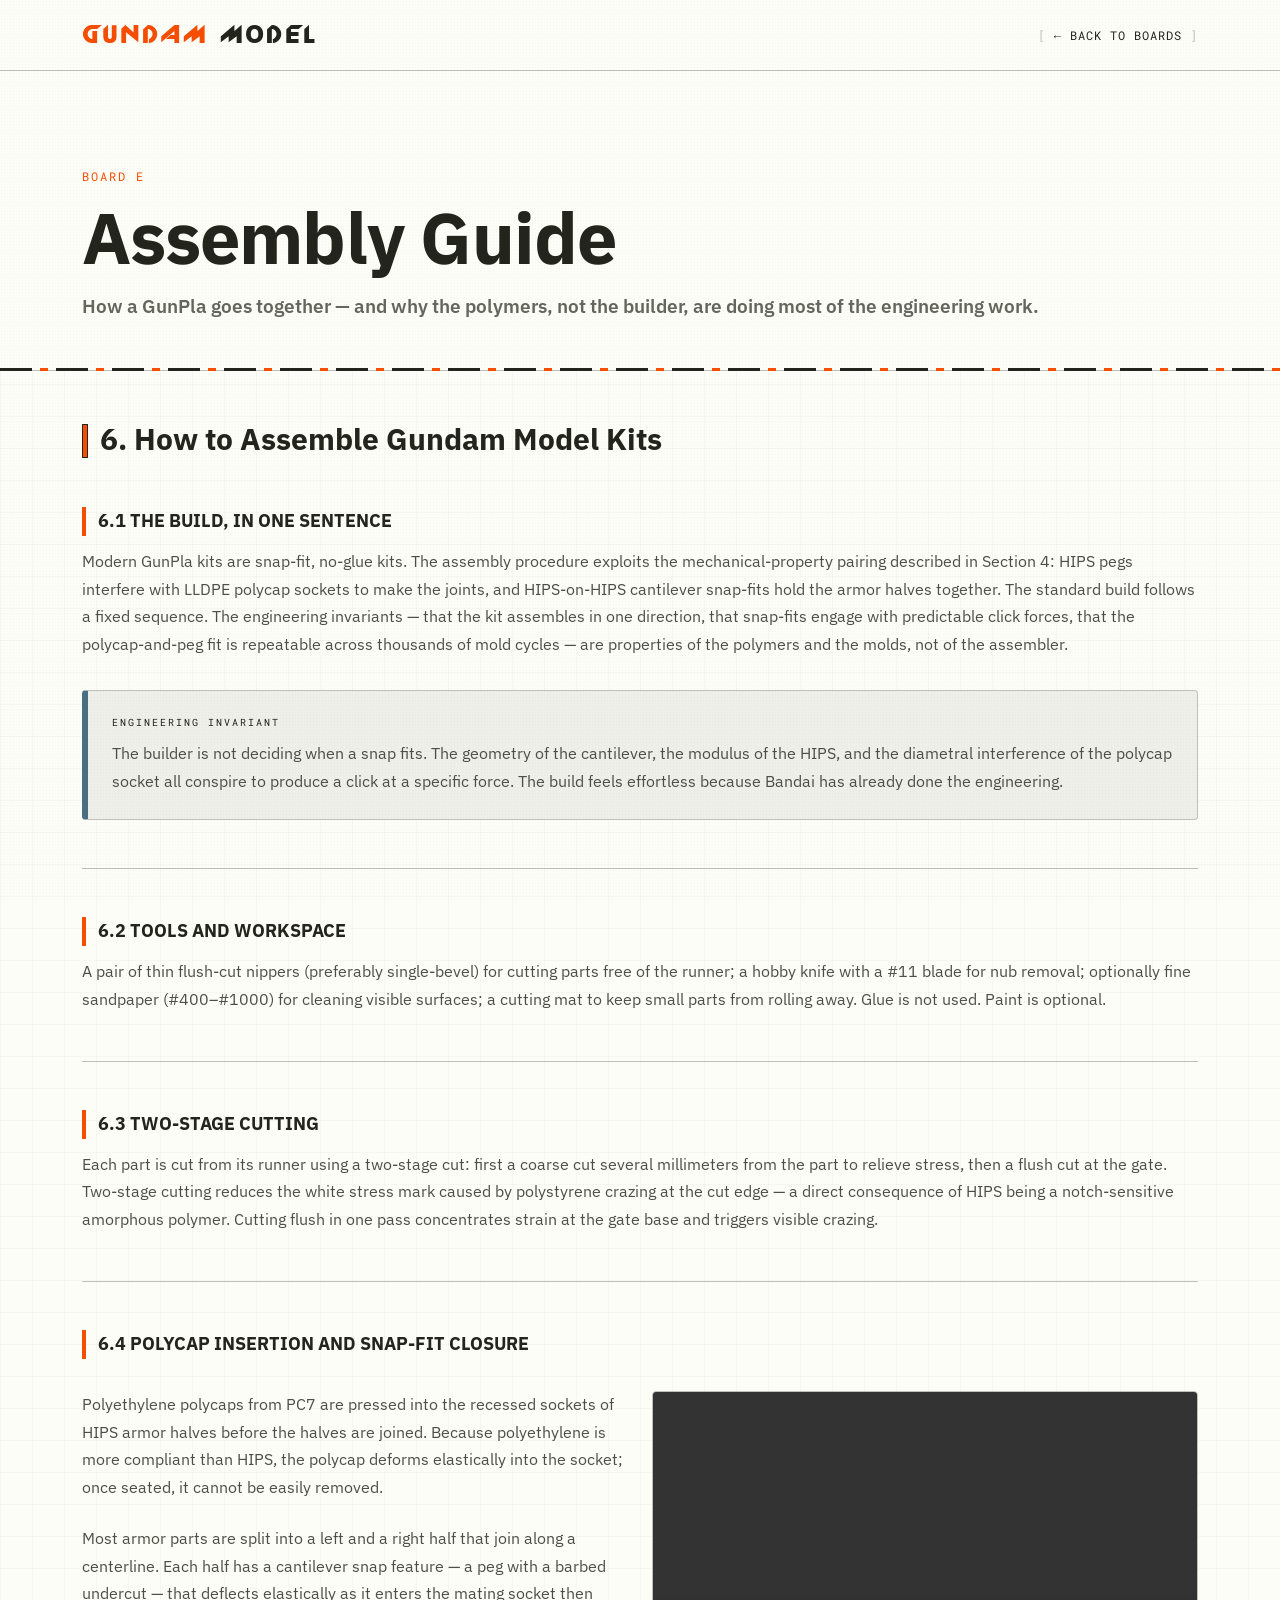
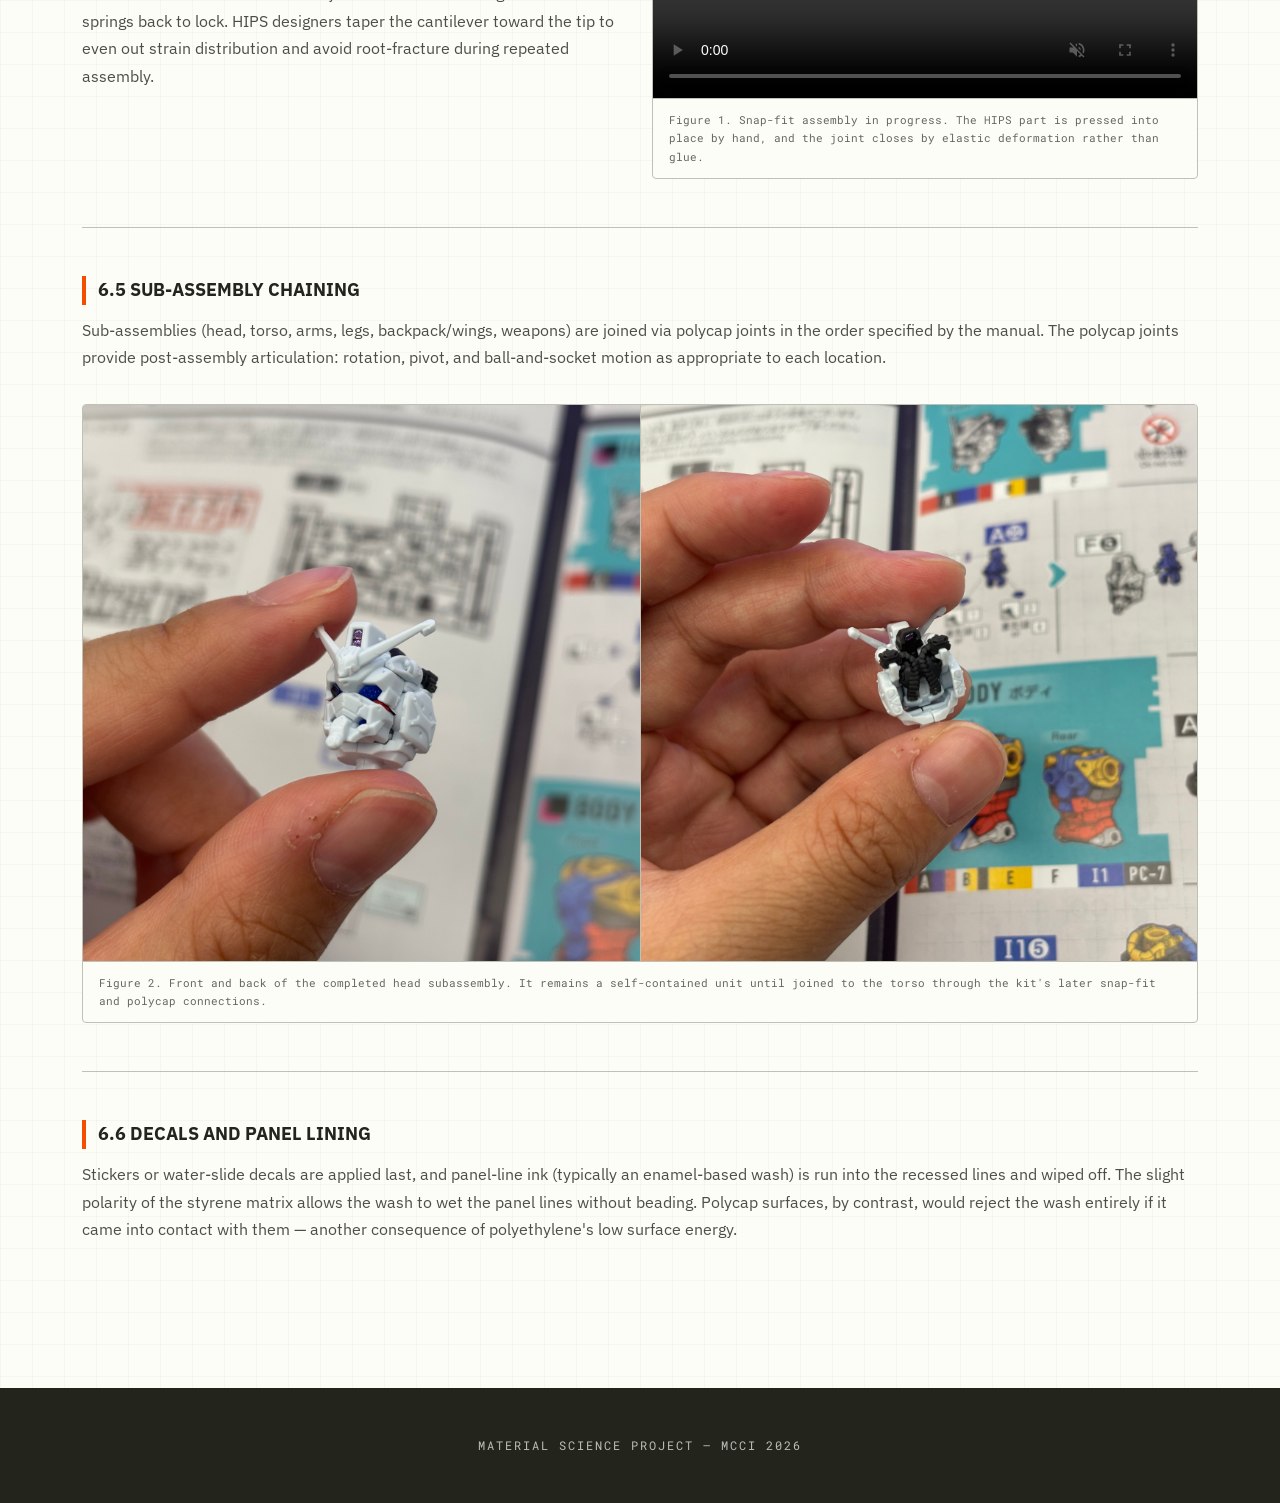
==== commit 4936b2a0: "images and updates to text." ====
--- a/assembly.html
+++ b/assembly.html
@@ -26,7 +26,7 @@
       <div class="container">
         <div class="page-badge">Board E</div>
         <h1 class="page-title">Assembly Guide</h1>
-        <p class="page-subtitle">How to assemble Gundam model kits</p>
+        <p class="page-subtitle">How a GunPla goes together — and why the polymers, not the builder, are doing most of the engineering work.</p>
       </div>
     </div>
 
@@ -38,80 +38,76 @@
             <div class="section-heading-bar"></div>
             <h2>6. How to Assemble Gundam Model Kits</h2>
           </div>
-          <div class="body-text">
-            <p>Modern Gunpla are sold as snap-fit, no-glue kits. The assembly procedure exploits the mechanical-property pairing described in Section 4: HIPS pegs interfere with LLDPE polycap sockets to make the joints, and HIPS-on-HIPS cantilever snap-fits hold the armor halves together. The standard build follows a fixed sequence.</p>
-          </div>
         </div>
 
-        <figure class="fig">
-          <img src="./assets/gundam_parts.PNG" alt="All runners laid out before assembly begins">
-          <figcaption>The complete runner set before assembly begins. The builder lays out runners, sorts by color, and confirms parts against the manual. Required tools: a thin nipper or side-cutter, a hobby knife, and optionally fine sandpaper (#400–#1000) for nub removal.</figcaption>
-        </figure>
-
-        <div class="callout">
-          <div class="callout-label">Engineering Invariant</div>
-          <p>The kit's engineering invariants — that the build runs in a single direction, that snap-fits engage with predictable click forces, and that the polycap-and-peg fit is repeatable across thousands of mold cycles — are not properties of the assembler. They are properties of the polymers and of the molds used to shape them.</p>
+        <div class="section-block">
+          <p class="sub-heading">6.1 The Build, in One Sentence</p>
+          <div class="body-text">
+            <p>Modern GunPla kits are snap-fit, no-glue kits. The assembly procedure exploits the mechanical-property pairing described in Section 4: HIPS pegs interfere with LLDPE polycap sockets to make the joints, and HIPS-on-HIPS cantilever snap-fits hold the armor halves together. The standard build follows a fixed sequence. The engineering invariants — that the kit assembles in one direction, that snap-fits engage with predictable click forces, that the polycap-and-peg fit is repeatable across thousands of mold cycles — are properties of the polymers and the molds, not of the assembler.</p>
+          </div>
+          <div class="callout">
+            <div class="callout-label">Engineering Invariant</div>
+            <p>The builder is not deciding when a snap fits. The geometry of the cantilever, the modulus of the HIPS, and the diametral interference of the polycap socket all conspire to produce a click at a specific force. The build feels effortless because Bandai has already done the engineering.</p>
+          </div>
         </div>
 
         <hr class="section-divider">
 
         <div class="section-block">
-          <p class="sub-heading">Assembly Sequence</p>
-          <div class="step-cards">
-            <div class="step-card">
-              <div class="step-num">1</div>
-              <div>
-                <div class="step-title">Workspace Setup</div>
-                <div class="step-text">Builder lays out the runners, sorts by color, and confirms parts against the manual. Tools required: a thin nipper or side-cutter, a hobby knife, and optionally fine sandpaper (#400–#1000) for nub removal.</div>
-              </div>
-            </div>
-            <div class="step-card">
-              <div class="step-num">2</div>
-              <div>
-                <div class="step-title">Part Removal</div>
-                <div class="step-text">Each part is cut from its runner using a two-stage cut: first a coarse cut several millimeters from the part to relieve stress, then a flush cut at the gate. Two-stage cutting reduces the white stress mark caused by polystyrene crazing at the cut edge.</div>
-              </div>
-            </div>
-            <div class="step-card">
-              <div class="step-num">3</div>
-              <div>
-                <div class="step-title">Polycap Insertion</div>
-                <div class="step-text">Polyethylene polycaps from PC7 are pressed into the recessed sockets of HIPS armor halves before the halves are joined. Because polyethylene is more compliant than HIPS, the polycap deforms elastically into the socket; once seated, it cannot be easily removed.</div>
-              </div>
-            </div>
-            <div class="step-card">
-              <div class="step-num">4</div>
-              <div>
-                <div class="step-title">Snap-Fit Closure</div>
-                <div class="step-text">Most armor parts are split into a left and a right half that join along a centerline. Each half has a cantilever snap feature (a peg with a barbed undercut) that deflects elastically as it enters the mating socket then springs back to lock. HIPS designers taper the cantilever toward the tip to even out strain distribution and avoid root-fracture.</div>
-              </div>
-            </div>
-            <div class="step-card">
-              <div class="step-num">5</div>
-              <div>
-                <div class="step-title">Sub-Assembly Chaining</div>
-                <div class="step-text">Sub-assemblies (head, torso, arms, legs, backpack/wings, weapons) are joined via polycap joints in the order specified by the manual. The polycap joints provide post-assembly articulation: rotation, pivot, and ball-and-socket motion as appropriate.</div>
-              </div>
-            </div>
-            <div class="step-card">
-              <div class="step-num">6</div>
-              <div>
-                <div class="step-title">Decals and Panel Lining (Optional)</div>
-                <div class="step-text">Stickers or water-slide decals are applied last, and panel-line ink (typically an enamel-based wash) is run into the recessed lines and wiped off. The slight polarity of the styrene matrix allows the wash to wet the panel lines without beading.</div>
-              </div>
-            </div>
+          <p class="sub-heading">6.2 Tools and Workspace</p>
+          <div class="body-text">
+            <p>A pair of thin flush-cut nippers (preferably single-bevel) for cutting parts free of the runner; a hobby knife with a #11 blade for nub removal; optionally fine sandpaper (#400–#1000) for cleaning visible surfaces; a cutting mat to keep small parts from rolling away. Glue is not used. Paint is optional.</p>
           </div>
         </div>
 
-        <div class="media-split mt-6">
+        <hr class="section-divider">
+
+        <div class="section-block">
+          <p class="sub-heading">6.3 Two-Stage Cutting</p>
+          <div class="body-text">
+            <p>Each part is cut from its runner using a two-stage cut: first a coarse cut several millimeters from the part to relieve stress, then a flush cut at the gate. Two-stage cutting reduces the white stress mark caused by polystyrene crazing at the cut edge — a direct consequence of HIPS being a notch-sensitive amorphous polymer. Cutting flush in one pass concentrates strain at the gate base and triggers visible crazing.</p>
+          </div>
+        </div>
+
+        <hr class="section-divider">
+
+        <div class="section-block">
+          <p class="sub-heading">6.4 Polycap Insertion and Snap-Fit Closure</p>
+          <div class="media-split">
+            <div class="text-col body-text">
+              <p>Polyethylene polycaps from PC7 are pressed into the recessed sockets of HIPS armor halves before the halves are joined. Because polyethylene is more compliant than HIPS, the polycap deforms elastically into the socket; once seated, it cannot be easily removed.</p>
+              <p>Most armor parts are split into a left and a right half that join along a centerline. Each half has a cantilever snap feature — a peg with a barbed undercut — that deflects elastically as it enters the mating socket then springs back to lock. HIPS designers taper the cantilever toward the tip to even out strain distribution and avoid root-fracture during repeated assembly.</p>
+            </div>
+            <figure class="fig">
+              <video src="./assets/snapping_parts_together.mp4" controls muted playsinline preload="metadata"></video>
+              <figcaption>Figure 1. Snap-fit assembly in progress. The HIPS part is pressed into place by hand, and the joint closes by elastic deformation rather than glue.</figcaption>
+            </figure>
+          </div>
+        </div>
+
+        <hr class="section-divider">
+
+        <div class="section-block">
+          <p class="sub-heading">6.5 Sub-Assembly Chaining</p>
+          <div class="body-text">
+            <p>Sub-assemblies (head, torso, arms, legs, backpack/wings, weapons) are joined via polycap joints in the order specified by the manual. The polycap joints provide post-assembly articulation: rotation, pivot, and ball-and-socket motion as appropriate to each location.</p>
+          </div>
           <figure class="fig">
-            <img src="./assets/gundam_PC7.png" alt="PC7 polycap parts">
-            <figcaption>The PC7 polycap frame. These LLDPE inserts are pressed into armor sockets before closure — providing all post-assembly articulation without any adhesive.</figcaption>
+            <div class="fig-pair">
+              <img src="./assets/built_gundam_head_front.jpeg" alt="Front view of assembled Wing Gundam head subassembly.">
+              <img src="./assets/built_gundam_head_back.jpeg" alt="Back view of assembled Wing Gundam head subassembly.">
+            </div>
+            <figcaption>Figure 2. Front and back of the completed head subassembly. It remains a self-contained unit until joined to the torso through the kit's later snap-fit and polycap connections.</figcaption>
           </figure>
-          <figure class="fig">
-            <img src="./assets/gundam_SB13.png" alt="SB-13 HIPS armor runner">
-            <figcaption>The SB-13 HIPS armor runner. The cantilever snap features visible on armor parts are machined directly into the mold — each peg is precisely tapered to engage with its socket at a calibrated click force.</figcaption>
-          </figure>
+        </div>
+
+        <hr class="section-divider">
+
+        <div class="section-block">
+          <p class="sub-heading">6.6 Decals and Panel Lining</p>
+          <div class="body-text">
+            <p>Stickers or water-slide decals are applied last, and panel-line ink (typically an enamel-based wash) is run into the recessed lines and wiped off. The slight polarity of the styrene matrix allows the wash to wet the panel lines without beading. Polycap surfaces, by contrast, would reject the wash entirely if it came into contact with them — another consequence of polyethylene's low surface energy.</p>
+          </div>
         </div>
 
       </div>
--- a/styles.css
+++ b/styles.css
@@ -253,12 +253,15 @@
   border-radius: var(--radius-md);
   box-shadow: var(--shadow-panel);
   overflow: hidden;
-  resize: both;
   pointer-events: auto;
 }
 
 .desktop-window.is-focused {
   border-color: var(--color-orange);
+}
+
+.desktop-window.is-full-page {
+  border-radius: 0;
 }
 
 .window-titlebar {
@@ -294,6 +297,8 @@
 }
 
 .window-button {
+  position: relative;
+  z-index: 1;
   width: 24px;
   height: 24px;
   border: var(--border-default);
@@ -308,6 +313,10 @@
 .window-button:hover {
   color: var(--color-orange);
   background: #f6e9df;
+}
+
+.window-close-button {
+  z-index: 5;
 }
 
 .window-frame {
@@ -317,6 +326,88 @@
   border: 0;
   margin: var(--space-1) var(--space-2) var(--space-2);
   background: var(--color-bg);
+  overflow: auto;
+}
+
+.window-resize-handle {
+  position: absolute;
+  z-index: 2;
+  touch-action: none;
+}
+
+.resize-top,
+.resize-bottom {
+  left: 12px;
+  right: 12px;
+  height: 10px;
+  cursor: ns-resize !important;
+}
+
+.resize-top { top: 0; }
+.resize-bottom { bottom: 0; }
+
+.resize-left,
+.resize-right {
+  top: 12px;
+  bottom: 12px;
+  width: 10px;
+  cursor: ew-resize !important;
+}
+
+.resize-left { left: 0; }
+.resize-right { right: 0; }
+
+.resize-top-left,
+.resize-top-right,
+.resize-bottom-right,
+.resize-bottom-left {
+  width: 24px;
+  height: 24px;
+}
+
+.resize-top-left {
+  top: 0;
+  left: 0;
+  cursor: nwse-resize !important;
+}
+
+.resize-top-right {
+  top: 0;
+  right: 0;
+  cursor: nesw-resize !important;
+}
+
+.resize-bottom-right {
+  right: 0;
+  bottom: 0;
+  cursor: nwse-resize !important;
+}
+
+.resize-bottom-left {
+  left: 0;
+  bottom: 0;
+  cursor: nesw-resize !important;
+}
+
+.resize-bottom-right::before {
+  content: "";
+  position: absolute;
+  right: 5px;
+  bottom: 5px;
+  width: 12px;
+  height: 12px;
+  border-right: 2px solid var(--color-deep-olive);
+  border-bottom: 2px solid var(--color-deep-olive);
+  box-shadow: 4px 4px 0 -2px var(--color-deep-olive);
+}
+
+.desktop-window.is-focused .resize-bottom-right::before {
+  border-color: var(--color-orange);
+  box-shadow: 4px 4px 0 -2px var(--color-orange);
+}
+
+.is-resizing-window {
+  user-select: none;
 }
 
 .content-page .container {
@@ -351,7 +442,7 @@
   font-weight: 600;
   color: var(--color-steel);
   margin-top: var(--space-4);
-  max-width: 700px;
+  max-width: 1180px;
   line-height: 1.56;
 }
 .content { padding: var(--space-7) 0 var(--space-9); }
@@ -487,9 +578,10 @@
 }
 
 .page-body {
-  max-width: 960px;
+  width: 100%;
+  max-width: 1180px;
   margin: 0 auto;
-  padding: 0 var(--space-2);
+  padding: 0 var(--space-6);
 }
 
 .section-block { margin-bottom: var(--space-7); }
@@ -545,19 +637,46 @@
   overflow: hidden;
   margin: var(--space-6) 0;
 }
-.fig img {
+.fig img,
+.fig video {
   width: 100%;
   display: block;
+  aspect-ratio: 16 / 9;
+  object-fit: cover;
+  object-position: center;
+  background: var(--color-panel);
+}
+
+.fig--contain img,
+.fig--contain video {
+  aspect-ratio: 16 / 9;
+  height: auto;
   object-fit: contain;
-  max-height: 440px;
-  background:
-    linear-gradient(45deg, rgba(191, 193, 183, 0.45) 25%, transparent 25%),
-    linear-gradient(-45deg, rgba(191, 193, 183, 0.45) 25%, transparent 25%),
-    linear-gradient(45deg, transparent 75%, rgba(191, 193, 183, 0.45) 75%),
-    linear-gradient(-45deg, transparent 75%, rgba(191, 193, 183, 0.45) 75%),
-    var(--color-panel);
-  background-size: 16px 16px;
-  background-position: 0 0, 0 8px, 8px -8px, -8px 0;
+}
+
+.fig-pair {
+  display: grid;
+  grid-template-columns: repeat(2, minmax(0, 1fr));
+  gap: 1px;
+  background: var(--color-outline);
+}
+.fig-pair img {
+  aspect-ratio: 1 / 1;
+  object-fit: cover;
+}
+
+/* FTIR software screenshots: native aspect ratio; avoid 16:9 crop */
+.fig--ftir img {
+  aspect-ratio: auto;
+  height: auto;
+  object-fit: contain;
+  object-position: center top;
+}
+
+/* Stack FTIR exports full-width — wide plots read poorly in two-up layouts */
+.media-split--spectra {
+  grid-template-columns: 1fr;
+  gap: var(--space-5);
 }
 .fig figcaption {
   font-family: var(--font-mono);
@@ -777,6 +896,94 @@
   color: var(--color-orange);
 }
 
+.content-page .fig img {
+  cursor: zoom-in !important;
+}
+
+.image-lightbox {
+  position: fixed;
+  inset: 0;
+  z-index: 1000;
+  background: rgba(253, 253, 248, 0.96);
+}
+
+.image-lightbox-viewport {
+  width: 100%;
+  height: 100%;
+  overflow: auto;
+  position: relative;
+  padding: 72px var(--space-5) var(--space-5);
+  cursor: default;
+}
+
+.image-lightbox-stage {
+  position: relative;
+  display: grid;
+  place-items: center;
+  margin: 0 auto;
+}
+
+.image-lightbox-viewport img {
+  position: static;
+  max-width: none;
+  max-height: none;
+  transform: none;
+  transition: width 0.12s ease-out, height 0.12s ease-out;
+  object-fit: contain;
+  box-shadow: 0 22px 70px rgba(0, 0, 0, 0.45);
+  user-select: none;
+  -webkit-user-drag: none;
+}
+
+.image-lightbox-toolbar {
+  position: fixed;
+  top: var(--space-4);
+  right: var(--space-4);
+  z-index: 2;
+  display: flex;
+  gap: var(--space-1);
+}
+
+.image-lightbox-button {
+  width: 36px;
+  height: 36px;
+  border: 2px solid var(--color-gundam-white);
+  border-radius: var(--radius-sm);
+  background: var(--color-deep-olive);
+  color: var(--color-gundam-white);
+  font-family: var(--font-mono);
+  font-size: 22px;
+  line-height: 1;
+}
+
+.image-lightbox-zoom-label {
+  min-width: 60px;
+  height: 36px;
+  border: 2px solid var(--color-gundam-white);
+  border-radius: var(--radius-sm);
+  background: var(--color-deep-olive);
+  color: var(--color-gundam-white);
+  font-family: var(--font-mono);
+  font-size: 12px;
+  display: grid;
+  place-items: center;
+  padding: 0 var(--space-2);
+}
+
+.image-lightbox-close {
+  z-index: 3;
+}
+
+.image-lightbox-button:hover,
+.image-lightbox-button:focus-visible {
+  border-color: var(--color-orange);
+  color: var(--color-orange);
+}
+
+.has-expanded-image {
+  overflow: hidden;
+}
+
 .content-page.windowed {
   background-size: 24px 24px;
 }
@@ -803,6 +1010,11 @@
   padding: 0 var(--space-5);
 }
 
+.content-page.windowed .page-body {
+  padding-left: var(--space-5);
+  padding-right: var(--space-5);
+}
+
 .content-page.windowed .page-title {
   font-size: clamp(30px, 6vw, 48px);
 }
@@ -812,25 +1024,34 @@
 }
 
 @media (max-width: 700px) {
+  body.has-open-window {
+    overflow: hidden;
+  }
+
   .window-layer {
-    position: relative;
-    inset: auto;
-    z-index: 1;
-    padding: 0 var(--space-4) var(--space-7);
+    position: fixed;
+    inset: 0;
+    z-index: 300;
+    padding: 0;
   }
 
   .desktop-window {
-    position: relative;
+    position: absolute;
     left: auto !important;
     top: auto !important;
-    width: 100% !important;
-    height: 72vh;
+    inset: 0 !important;
+    width: 100vw !important;
+    height: 100dvh !important;
     min-width: 0;
-    margin: var(--space-5) auto 0;
-    resize: vertical;
+    min-height: 0;
+    margin: 0;
+    border-radius: 0;
   }
 
+  .window-resize-handle { display: none; }
+
   .media-split { grid-template-columns: 1fr; }
+  .fig-pair { grid-template-columns: 1fr; }
   .stats-row { grid-template-columns: 1fr 1fr; }
   .tl-item { grid-template-columns: 56px 1fr; }
   .page-body { padding: var(--space-5) var(--space-4); }
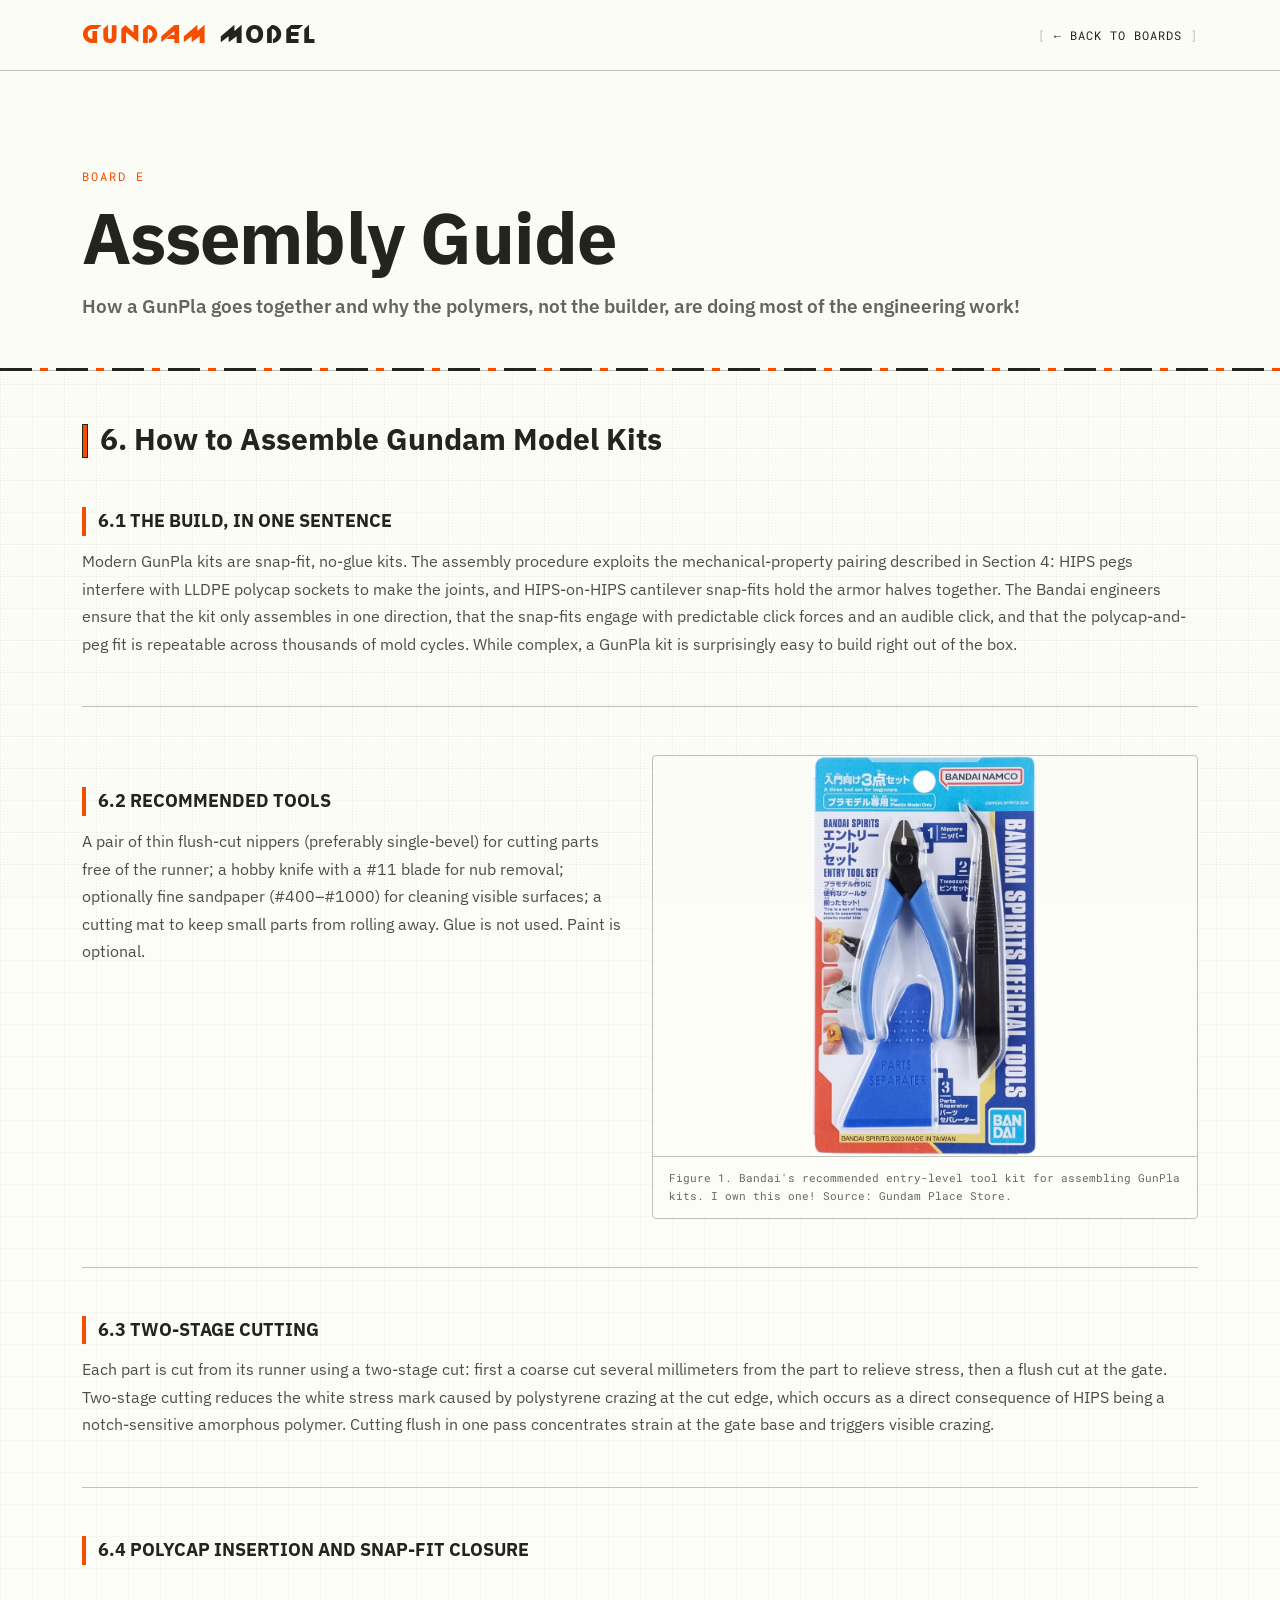
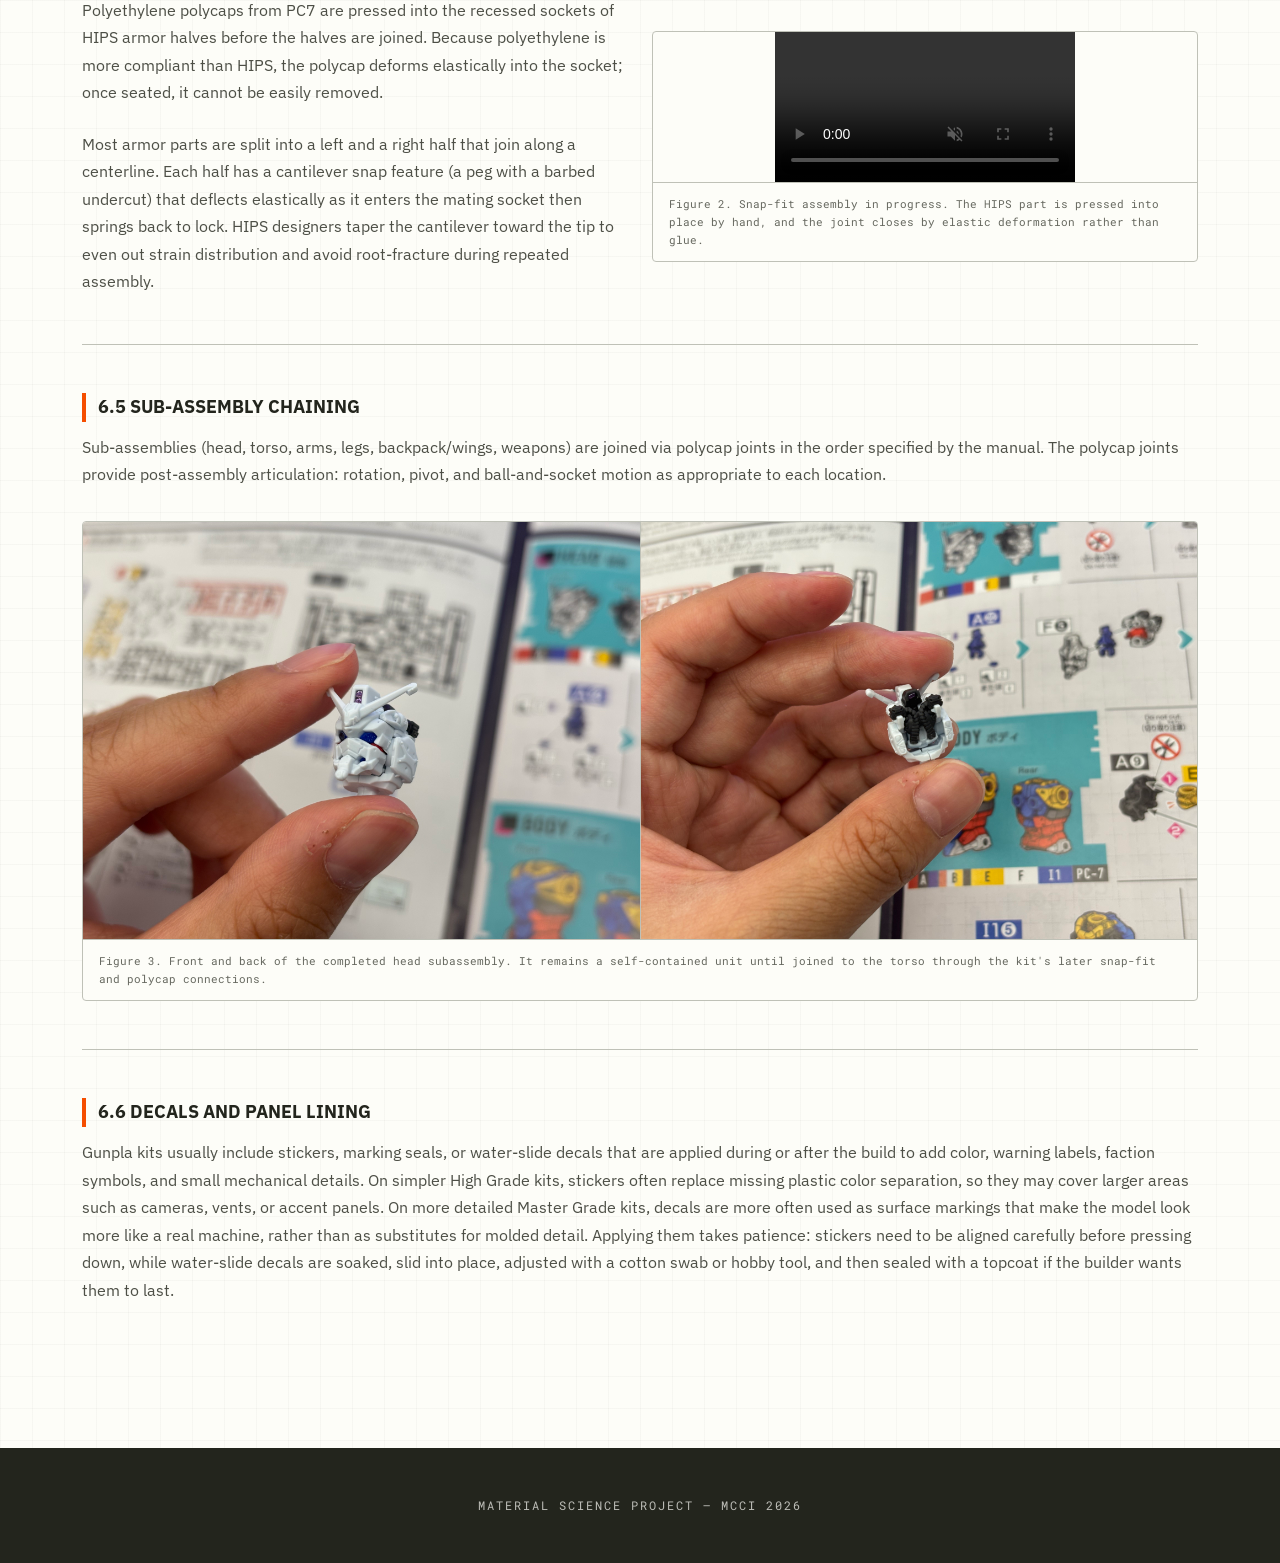
==== commit b8bf1d64: "content pass." ====
--- a/assembly.html
+++ b/assembly.html
@@ -26,7 +26,7 @@
       <div class="container">
         <div class="page-badge">Board E</div>
         <h1 class="page-title">Assembly Guide</h1>
-        <p class="page-subtitle">How a GunPla goes together — and why the polymers, not the builder, are doing most of the engineering work.</p>
+        <p class="page-subtitle">How a GunPla goes together and why the polymers, not the builder, are doing most of the engineering work!</p>
       </div>
     </div>
 
@@ -43,20 +43,26 @@
         <div class="section-block">
           <p class="sub-heading">6.1 The Build, in One Sentence</p>
           <div class="body-text">
-            <p>Modern GunPla kits are snap-fit, no-glue kits. The assembly procedure exploits the mechanical-property pairing described in Section 4: HIPS pegs interfere with LLDPE polycap sockets to make the joints, and HIPS-on-HIPS cantilever snap-fits hold the armor halves together. The standard build follows a fixed sequence. The engineering invariants — that the kit assembles in one direction, that snap-fits engage with predictable click forces, that the polycap-and-peg fit is repeatable across thousands of mold cycles — are properties of the polymers and the molds, not of the assembler.</p>
-          </div>
-          <div class="callout">
-            <div class="callout-label">Engineering Invariant</div>
-            <p>The builder is not deciding when a snap fits. The geometry of the cantilever, the modulus of the HIPS, and the diametral interference of the polycap socket all conspire to produce a click at a specific force. The build feels effortless because Bandai has already done the engineering.</p>
+            <p>Modern GunPla kits are snap-fit, no-glue kits. The assembly procedure exploits the mechanical-property pairing described in Section 4: HIPS pegs interfere with LLDPE polycap sockets to make the joints, and HIPS-on-HIPS cantilever snap-fits hold the armor halves together. The Bandai engineers ensure that the kit only assembles in one direction, that the snap-fits engage with predictable click forces and an audible click, and that the polycap-and-peg fit is repeatable across thousands of mold cycles. While complex, a GunPla kit is surprisingly easy to build right out of the box.</p>
           </div>
         </div>
 
         <hr class="section-divider">
 
         <div class="section-block">
-          <p class="sub-heading">6.2 Tools and Workspace</p>
-          <div class="body-text">
-            <p>A pair of thin flush-cut nippers (preferably single-bevel) for cutting parts free of the runner; a hobby knife with a #11 blade for nub removal; optionally fine sandpaper (#400–#1000) for cleaning visible surfaces; a cutting mat to keep small parts from rolling away. Glue is not used. Paint is optional.</p>
+          <div class="media-split">
+            <div class="text-col">
+              <p class="sub-heading">6.2 Recommended Tools</p>
+              <div class="body-text">
+                <p>A pair of thin flush-cut nippers (preferably single-bevel) for cutting parts free of the runner; a hobby knife with a #11 blade for nub removal; optionally fine sandpaper (#400–#1000) for cleaning visible surfaces; a cutting mat to keep small parts from rolling away. Glue is not used. Paint is optional.</p>
+              </div>
+            </div>
+            <div class="img-col">
+              <figure class="fig">
+                <img src="./assets/bandai_tool_kit.jpg" alt="Bandai's recommended entry-level tool kit for assembling GunPla kits.">
+                <figcaption>Figure 1. Bandai's recommended entry-level tool kit for assembling GunPla kits. I own this one! Source: <a href="https://gundamplacestore.com/products/bandai-spirits-model-kit-entry-tool-set?Title=Default+Title&countryIsoCode=US">Gundam Place Store</a>.</figcaption>
+              </figure>
+            </div>
           </div>
         </div>
 
@@ -65,7 +71,7 @@
         <div class="section-block">
           <p class="sub-heading">6.3 Two-Stage Cutting</p>
           <div class="body-text">
-            <p>Each part is cut from its runner using a two-stage cut: first a coarse cut several millimeters from the part to relieve stress, then a flush cut at the gate. Two-stage cutting reduces the white stress mark caused by polystyrene crazing at the cut edge — a direct consequence of HIPS being a notch-sensitive amorphous polymer. Cutting flush in one pass concentrates strain at the gate base and triggers visible crazing.</p>
+            <p>Each part is cut from its runner using a two-stage cut: first a coarse cut several millimeters from the part to relieve stress, then a flush cut at the gate. Two-stage cutting reduces the white stress mark caused by polystyrene crazing at the cut edge, which occurs as a direct consequence of HIPS being a notch-sensitive amorphous polymer. Cutting flush in one pass concentrates strain at the gate base and triggers visible crazing.</p>
           </div>
         </div>
 
@@ -76,11 +82,11 @@
           <div class="media-split">
             <div class="text-col body-text">
               <p>Polyethylene polycaps from PC7 are pressed into the recessed sockets of HIPS armor halves before the halves are joined. Because polyethylene is more compliant than HIPS, the polycap deforms elastically into the socket; once seated, it cannot be easily removed.</p>
-              <p>Most armor parts are split into a left and a right half that join along a centerline. Each half has a cantilever snap feature — a peg with a barbed undercut — that deflects elastically as it enters the mating socket then springs back to lock. HIPS designers taper the cantilever toward the tip to even out strain distribution and avoid root-fracture during repeated assembly.</p>
+              <p>Most armor parts are split into a left and a right half that join along a centerline. Each half has a cantilever snap feature (a peg with a barbed undercut) that deflects elastically as it enters the mating socket then springs back to lock. HIPS designers taper the cantilever toward the tip to even out strain distribution and avoid root-fracture during repeated assembly.</p>
             </div>
             <figure class="fig">
               <video src="./assets/snapping_parts_together.mp4" controls muted playsinline preload="metadata"></video>
-              <figcaption>Figure 1. Snap-fit assembly in progress. The HIPS part is pressed into place by hand, and the joint closes by elastic deformation rather than glue.</figcaption>
+              <figcaption>Figure 2. Snap-fit assembly in progress. The HIPS part is pressed into place by hand, and the joint closes by elastic deformation rather than glue.</figcaption>
             </figure>
           </div>
         </div>
@@ -97,7 +103,7 @@
               <img src="./assets/built_gundam_head_front.jpeg" alt="Front view of assembled Wing Gundam head subassembly.">
               <img src="./assets/built_gundam_head_back.jpeg" alt="Back view of assembled Wing Gundam head subassembly.">
             </div>
-            <figcaption>Figure 2. Front and back of the completed head subassembly. It remains a self-contained unit until joined to the torso through the kit's later snap-fit and polycap connections.</figcaption>
+            <figcaption>Figure 3. Front and back of the completed head subassembly. It remains a self-contained unit until joined to the torso through the kit's later snap-fit and polycap connections.</figcaption>
           </figure>
         </div>
 
@@ -106,7 +112,7 @@
         <div class="section-block">
           <p class="sub-heading">6.6 Decals and Panel Lining</p>
           <div class="body-text">
-            <p>Stickers or water-slide decals are applied last, and panel-line ink (typically an enamel-based wash) is run into the recessed lines and wiped off. The slight polarity of the styrene matrix allows the wash to wet the panel lines without beading. Polycap surfaces, by contrast, would reject the wash entirely if it came into contact with them — another consequence of polyethylene's low surface energy.</p>
+            <p>Gunpla kits usually include stickers, marking seals, or water-slide decals that are applied during or after the build to add color, warning labels, faction symbols, and small mechanical details. On simpler High Grade kits, stickers often replace missing plastic color separation, so they may cover larger areas such as cameras, vents, or accent panels. On more detailed Master Grade kits, decals are more often used as surface markings that make the model look more like a real machine, rather than as substitutes for molded detail. Applying them takes patience: stickers need to be aligned carefully before pressing down, while water-slide decals are soaked, slid into place, adjusted with a cotton swab or hobby tool, and then sealed with a topcoat if the builder wants them to last.</p>
           </div>
         </div>
 
--- a/styles.css
+++ b/styles.css
@@ -637,20 +637,22 @@
   overflow: hidden;
   margin: var(--space-6) 0;
 }
+/* Natural aspect ratio + contain: show full image (no 16:9 crop) */
 .fig img,
 .fig video {
   width: 100%;
   display: block;
-  aspect-ratio: 16 / 9;
-  object-fit: cover;
+  height: auto;
+  aspect-ratio: auto;
+  object-fit: contain;
   object-position: center;
   background: var(--color-panel);
 }
 
 .fig--contain img,
 .fig--contain video {
-  aspect-ratio: 16 / 9;
   height: auto;
+  aspect-ratio: auto;
   object-fit: contain;
 }
 
@@ -661,8 +663,9 @@
   background: var(--color-outline);
 }
 .fig-pair img {
-  aspect-ratio: 1 / 1;
-  object-fit: cover;
+  aspect-ratio: auto;
+  height: auto;
+  object-fit: contain;
 }
 
 /* FTIR software screenshots: native aspect ratio; avoid 16:9 crop */
@@ -691,10 +694,40 @@
   display: grid;
   grid-template-columns: 1fr 1fr;
   gap: var(--space-5);
-  align-items: start;
+  /* Short column(s) stay vertically centered vs the tall column — whole bordered figure moves as a unit */
+  align-items: center;
   margin: var(--space-6) 0;
 }
-.media-split .fig { margin: 0; }
+
+.media-split .text-col {
+  align-self: start;
+  min-width: 0;
+}
+
+.media-split .img-col {
+  min-width: 0;
+}
+
+.media-split .fig {
+  margin: 0;
+  width: 100%;
+  max-width: 100%;
+}
+
+.media-split .fig img,
+.media-split .fig video {
+  display: block;
+  width: auto;
+  max-width: 100%;
+  /* Keep tall photos/videos closer to text-column scale (avoids huge portrait assets) */
+  max-height: min(46vh, 400px);
+  height: auto;
+  margin-left: auto;
+  margin-right: auto;
+  aspect-ratio: auto;
+  object-fit: contain;
+  object-position: center;
+}
 
 .callout {
   border: var(--border-default);
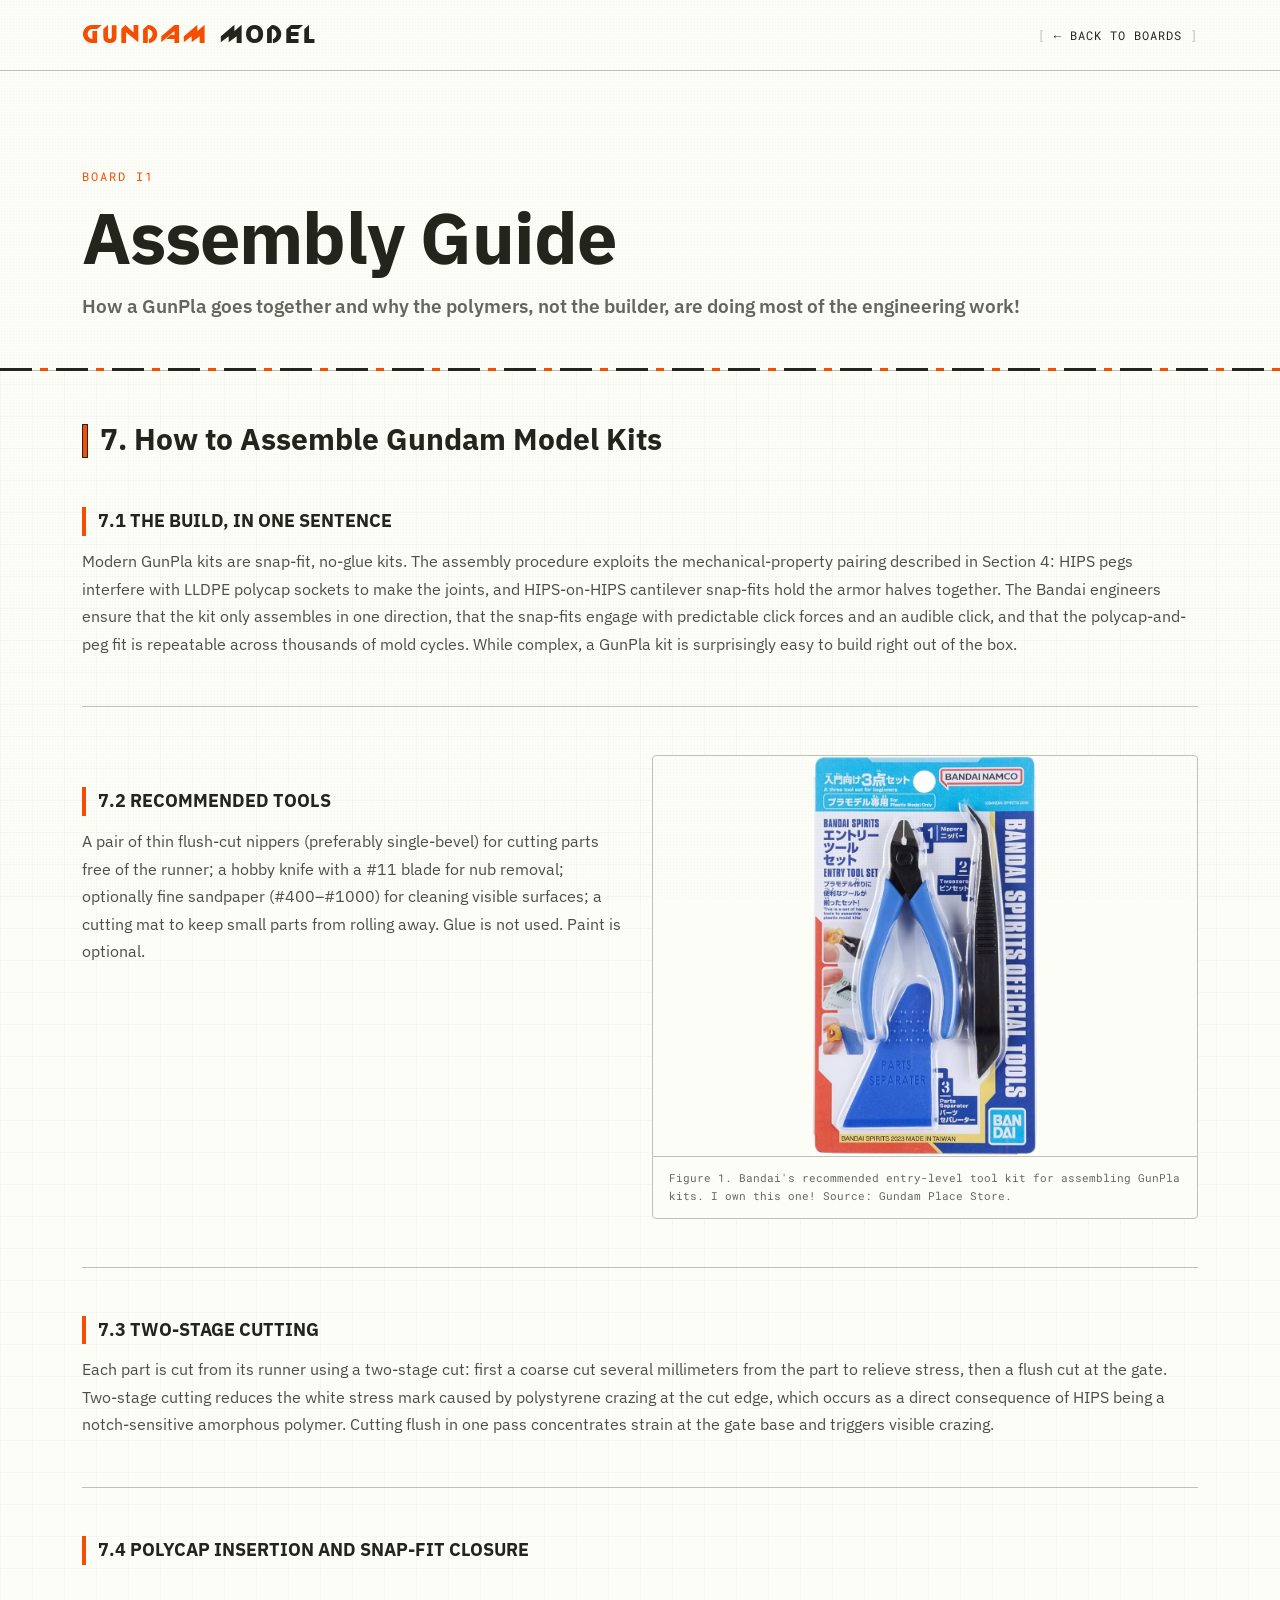
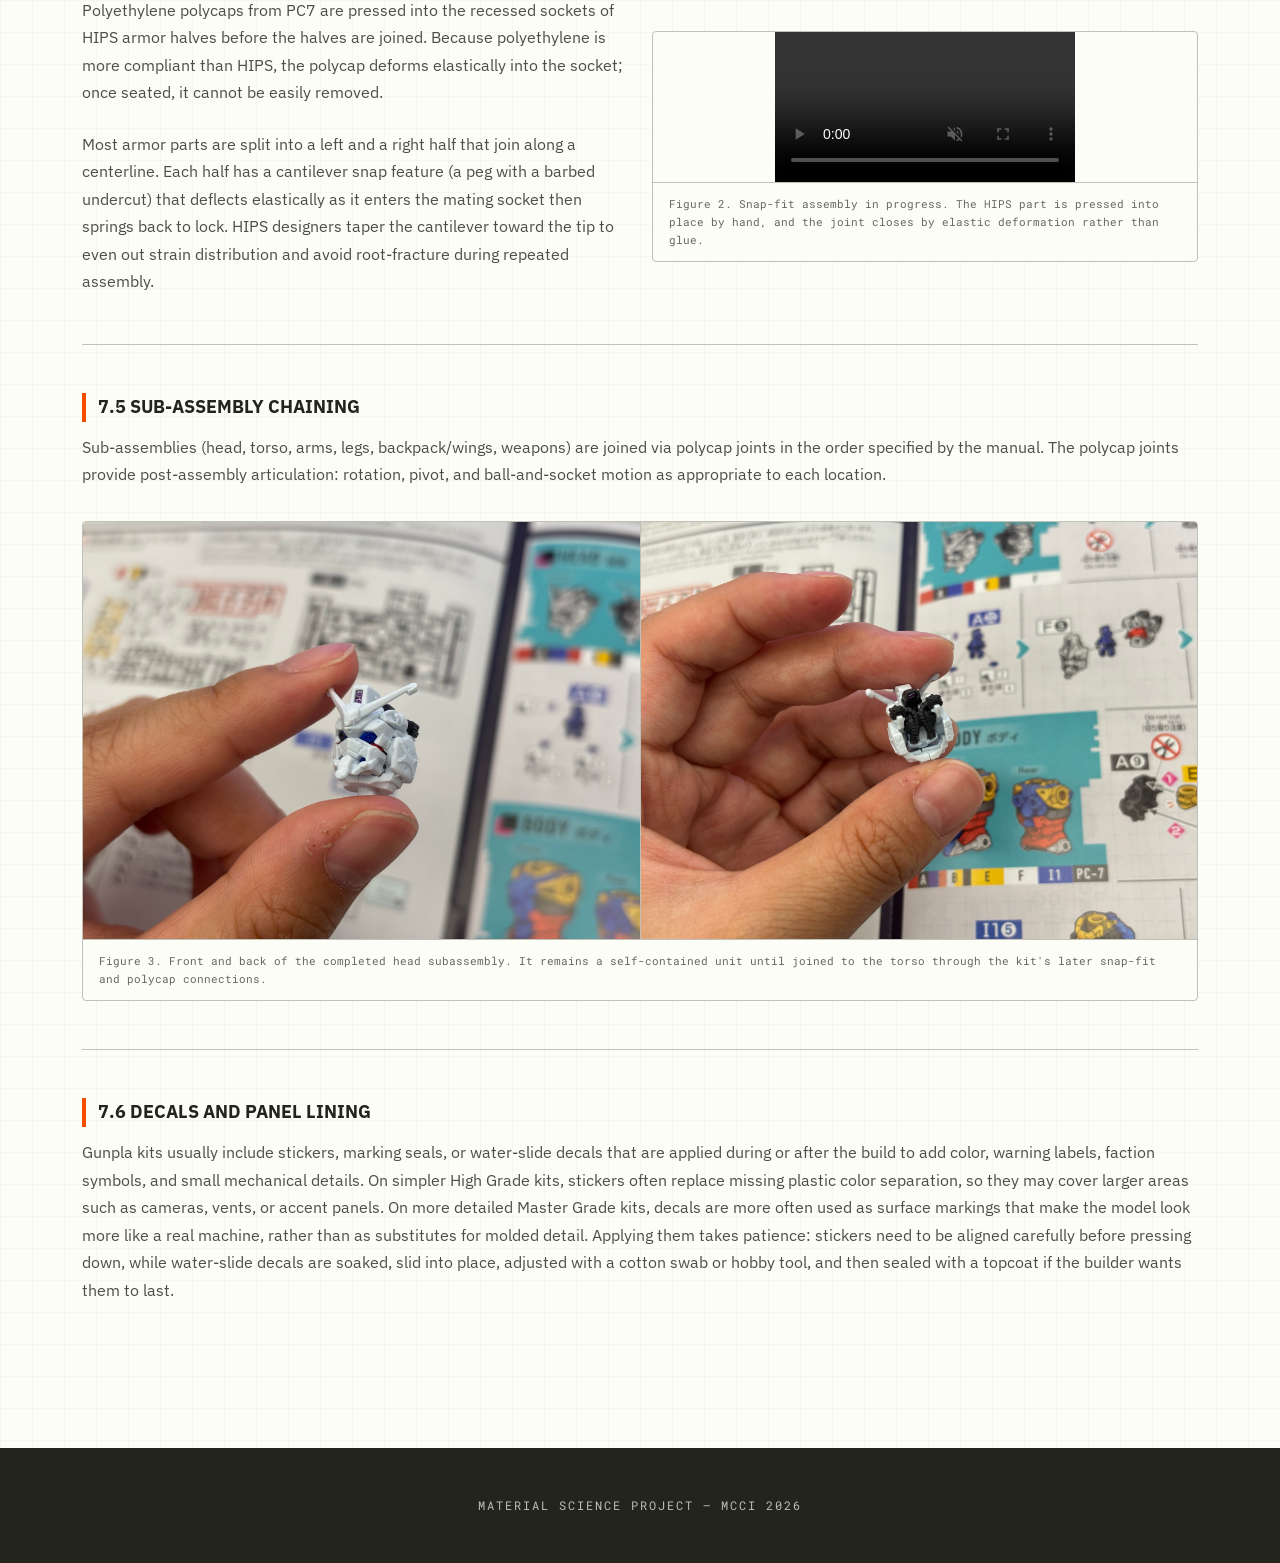
==== commit a05b75ff: "reorganizes which page comes first and stuff." ====
--- a/assembly.html
+++ b/assembly.html
@@ -24,7 +24,7 @@
   <main>
     <div class="page-header">
       <div class="container">
-        <div class="page-badge">Board E</div>
+        <div class="page-badge">Board I1</div>
         <h1 class="page-title">Assembly Guide</h1>
         <p class="page-subtitle">How a GunPla goes together and why the polymers, not the builder, are doing most of the engineering work!</p>
       </div>
@@ -36,12 +36,12 @@
         <div class="section-block">
           <div class="section-heading">
             <div class="section-heading-bar"></div>
-            <h2>6. How to Assemble Gundam Model Kits</h2>
+            <h2>7. How to Assemble Gundam Model Kits</h2>
           </div>
         </div>
 
         <div class="section-block">
-          <p class="sub-heading">6.1 The Build, in One Sentence</p>
+          <p class="sub-heading">7.1 The Build, in One Sentence</p>
           <div class="body-text">
             <p>Modern GunPla kits are snap-fit, no-glue kits. The assembly procedure exploits the mechanical-property pairing described in Section 4: HIPS pegs interfere with LLDPE polycap sockets to make the joints, and HIPS-on-HIPS cantilever snap-fits hold the armor halves together. The Bandai engineers ensure that the kit only assembles in one direction, that the snap-fits engage with predictable click forces and an audible click, and that the polycap-and-peg fit is repeatable across thousands of mold cycles. While complex, a GunPla kit is surprisingly easy to build right out of the box.</p>
           </div>
@@ -52,7 +52,7 @@
         <div class="section-block">
           <div class="media-split">
             <div class="text-col">
-              <p class="sub-heading">6.2 Recommended Tools</p>
+              <p class="sub-heading">7.2 Recommended Tools</p>
               <div class="body-text">
                 <p>A pair of thin flush-cut nippers (preferably single-bevel) for cutting parts free of the runner; a hobby knife with a #11 blade for nub removal; optionally fine sandpaper (#400–#1000) for cleaning visible surfaces; a cutting mat to keep small parts from rolling away. Glue is not used. Paint is optional.</p>
               </div>
@@ -69,7 +69,7 @@
         <hr class="section-divider">
 
         <div class="section-block">
-          <p class="sub-heading">6.3 Two-Stage Cutting</p>
+          <p class="sub-heading">7.3 Two-Stage Cutting</p>
           <div class="body-text">
             <p>Each part is cut from its runner using a two-stage cut: first a coarse cut several millimeters from the part to relieve stress, then a flush cut at the gate. Two-stage cutting reduces the white stress mark caused by polystyrene crazing at the cut edge, which occurs as a direct consequence of HIPS being a notch-sensitive amorphous polymer. Cutting flush in one pass concentrates strain at the gate base and triggers visible crazing.</p>
           </div>
@@ -78,7 +78,7 @@
         <hr class="section-divider">
 
         <div class="section-block">
-          <p class="sub-heading">6.4 Polycap Insertion and Snap-Fit Closure</p>
+          <p class="sub-heading">7.4 Polycap Insertion and Snap-Fit Closure</p>
           <div class="media-split">
             <div class="text-col body-text">
               <p>Polyethylene polycaps from PC7 are pressed into the recessed sockets of HIPS armor halves before the halves are joined. Because polyethylene is more compliant than HIPS, the polycap deforms elastically into the socket; once seated, it cannot be easily removed.</p>
@@ -94,7 +94,7 @@
         <hr class="section-divider">
 
         <div class="section-block">
-          <p class="sub-heading">6.5 Sub-Assembly Chaining</p>
+          <p class="sub-heading">7.5 Sub-Assembly Chaining</p>
           <div class="body-text">
             <p>Sub-assemblies (head, torso, arms, legs, backpack/wings, weapons) are joined via polycap joints in the order specified by the manual. The polycap joints provide post-assembly articulation: rotation, pivot, and ball-and-socket motion as appropriate to each location.</p>
           </div>
@@ -110,7 +110,7 @@
         <hr class="section-divider">
 
         <div class="section-block">
-          <p class="sub-heading">6.6 Decals and Panel Lining</p>
+          <p class="sub-heading">7.6 Decals and Panel Lining</p>
           <div class="body-text">
             <p>Gunpla kits usually include stickers, marking seals, or water-slide decals that are applied during or after the build to add color, warning labels, faction symbols, and small mechanical details. On simpler High Grade kits, stickers often replace missing plastic color separation, so they may cover larger areas such as cameras, vents, or accent panels. On more detailed Master Grade kits, decals are more often used as surface markings that make the model look more like a real machine, rather than as substitutes for molded detail. Applying them takes patience: stickers need to be aligned carefully before pressing down, while water-slide decals are soaked, slid into place, adjusted with a cotton swab or hobby tool, and then sealed with a topcoat if the builder wants them to last.</p>
           </div>
